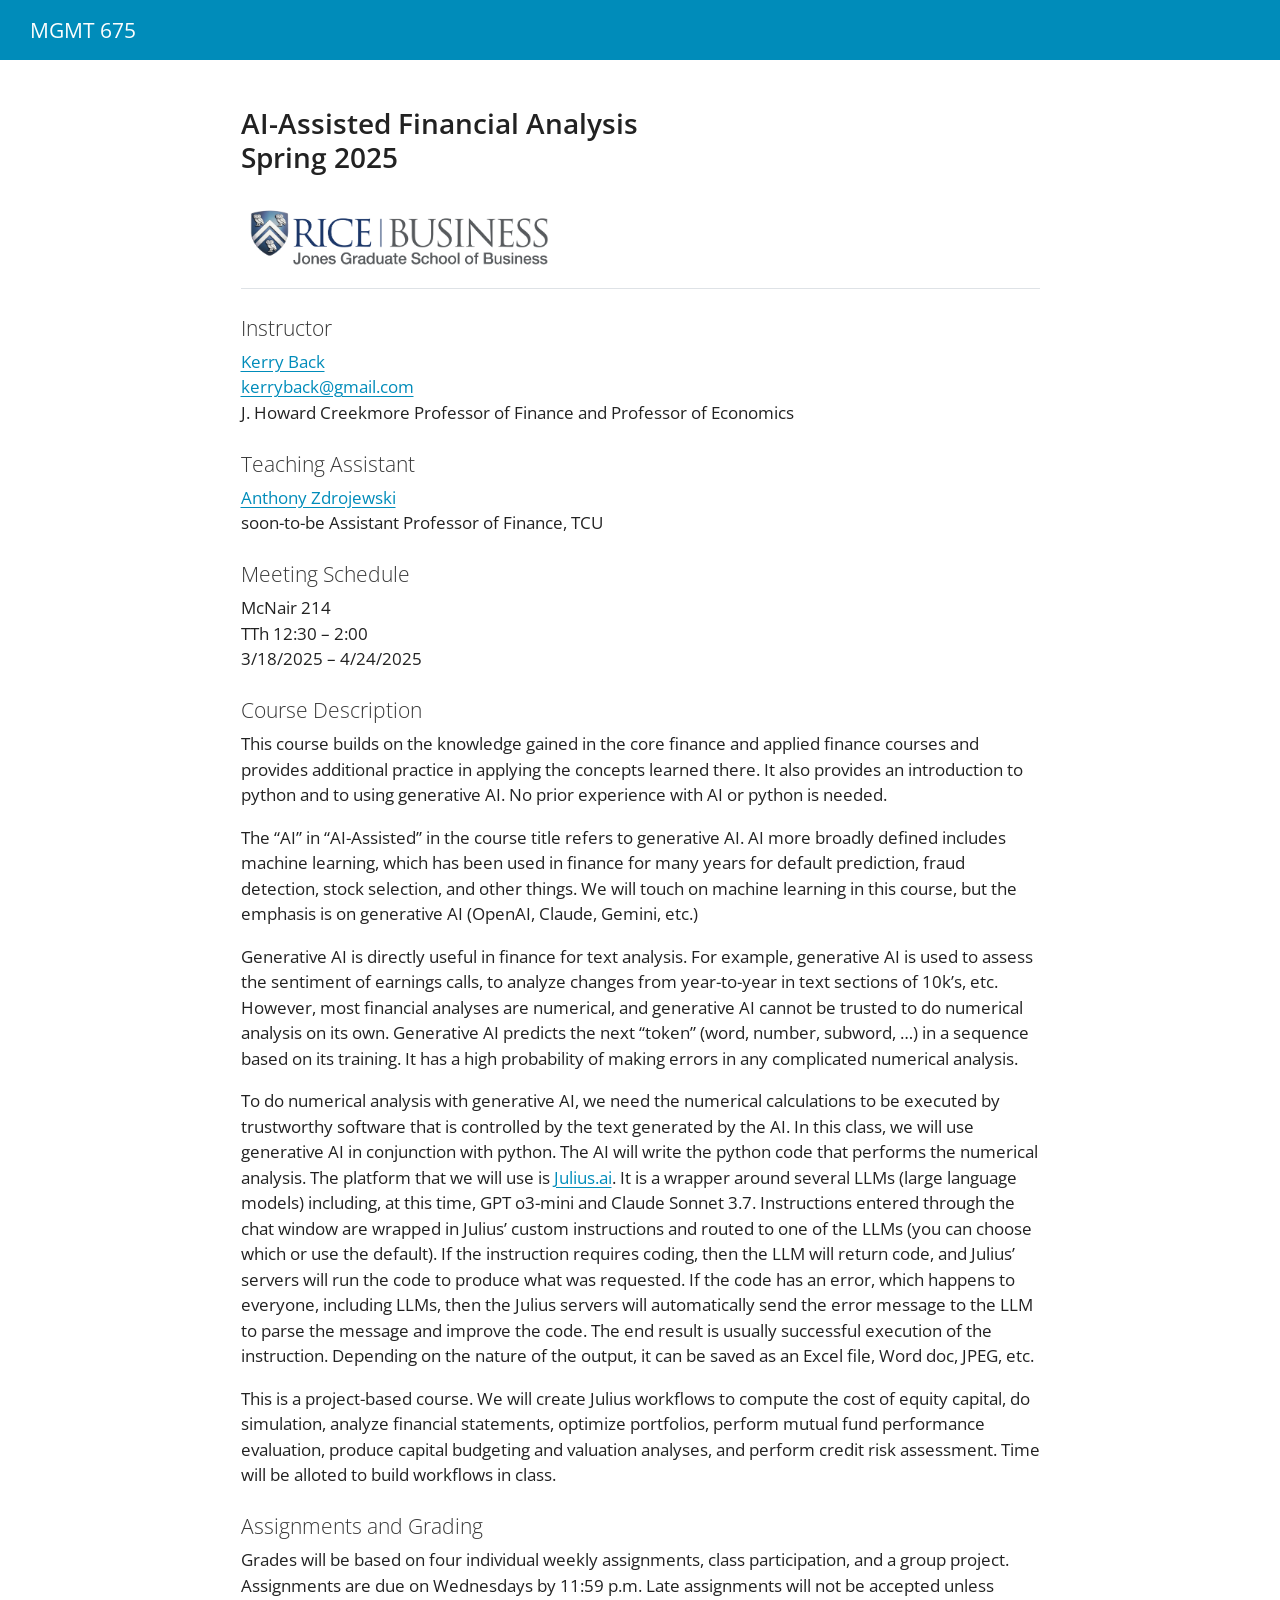
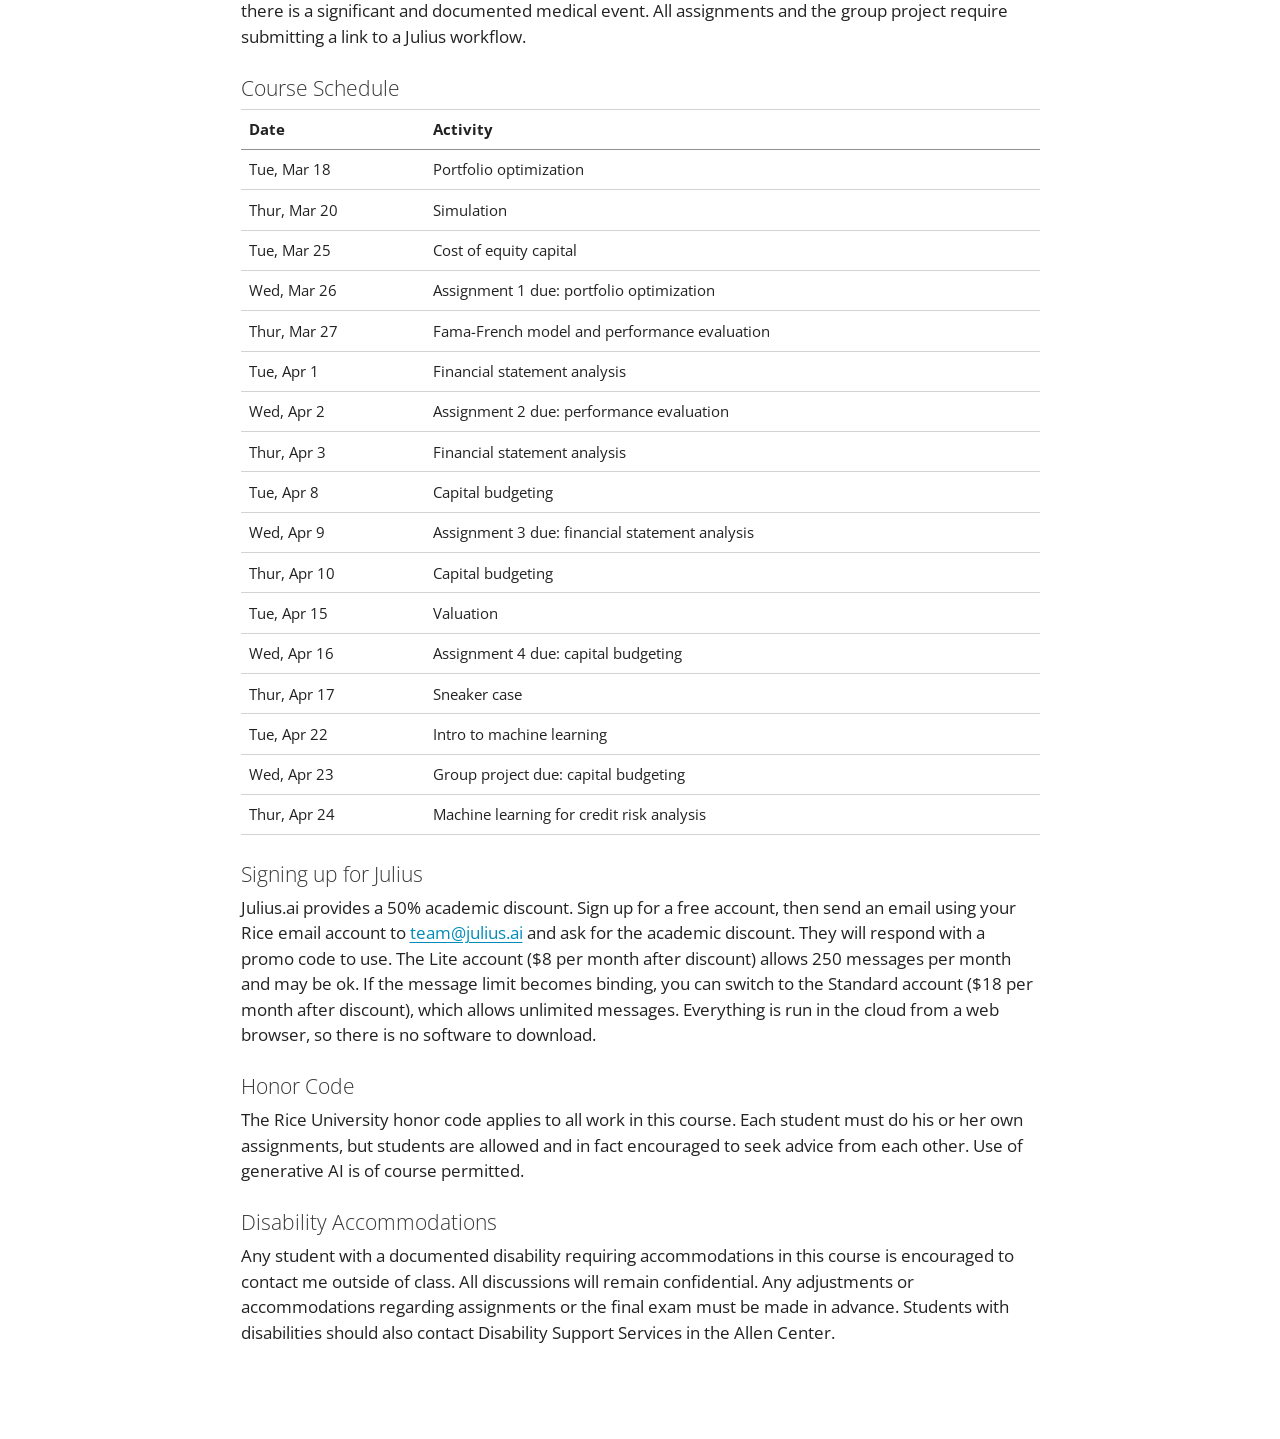
==== docs/index.html @ fadfef79 "revised syllabus" ====
<!DOCTYPE html>
<html xmlns="http://www.w3.org/1999/xhtml" lang="en" xml:lang="en"><head>

<meta charset="utf-8">
<meta name="generator" content="quarto-1.6.42">

<meta name="viewport" content="width=device-width, initial-scale=1.0, user-scalable=yes">


<title>index</title>
<style>
code{white-space: pre-wrap;}
span.smallcaps{font-variant: small-caps;}
div.columns{display: flex; gap: min(4vw, 1.5em);}
div.column{flex: auto; overflow-x: auto;}
div.hanging-indent{margin-left: 1.5em; text-indent: -1.5em;}
ul.task-list{list-style: none;}
ul.task-list li input[type="checkbox"] {
  width: 0.8em;
  margin: 0 0.8em 0.2em -1em; /* quarto-specific, see https://github.com/quarto-dev/quarto-cli/issues/4556 */ 
  vertical-align: middle;
}
</style>


<script src="site_libs/quarto-nav/quarto-nav.js"></script>
<script src="site_libs/quarto-nav/headroom.min.js"></script>
<script src="site_libs/clipboard/clipboard.min.js"></script>
<script src="site_libs/quarto-html/quarto.js"></script>
<script src="site_libs/quarto-html/popper.min.js"></script>
<script src="site_libs/quarto-html/tippy.umd.min.js"></script>
<script src="site_libs/quarto-html/anchor.min.js"></script>
<link href="site_libs/quarto-html/tippy.css" rel="stylesheet">
<link href="site_libs/quarto-html/quarto-syntax-highlighting-2f5df379a58b258e96c21c0638c20c03.css" rel="stylesheet" id="quarto-text-highlighting-styles">
<script src="site_libs/bootstrap/bootstrap.min.js"></script>
<link href="site_libs/bootstrap/bootstrap-icons.css" rel="stylesheet">
<link href="site_libs/bootstrap/bootstrap-fd053a38988e21bb3d3b0b617a2084cf.min.css" rel="stylesheet" append-hash="true" id="quarto-bootstrap" data-mode="light">
<script id="quarto-search-options" type="application/json">{
  "language": {
    "search-no-results-text": "No results",
    "search-matching-documents-text": "matching documents",
    "search-copy-link-title": "Copy link to search",
    "search-hide-matches-text": "Hide additional matches",
    "search-more-match-text": "more match in this document",
    "search-more-matches-text": "more matches in this document",
    "search-clear-button-title": "Clear",
    "search-text-placeholder": "",
    "search-detached-cancel-button-title": "Cancel",
    "search-submit-button-title": "Submit",
    "search-label": "Search"
  }
}</script>


</head>

<body class="nav-fixed fullcontent">

<div id="quarto-search-results"></div>
  <header id="quarto-header" class="headroom fixed-top">
    <nav class="navbar navbar-expand-lg " data-bs-theme="dark">
      <div class="navbar-container container-fluid">
      <div class="navbar-brand-container mx-auto">
    <a class="navbar-brand" href="./index.html">
    <span class="navbar-title">MGMT 675</span>
    </a>
  </div>
        <div class="quarto-navbar-tools tools-end">
</div>
      </div> <!-- /container-fluid -->
    </nav>
</header>
<!-- content -->
<div id="quarto-content" class="quarto-container page-columns page-rows-contents page-layout-article page-navbar">
<!-- sidebar -->
<!-- margin-sidebar -->
    
<!-- main -->
<main class="content" id="quarto-document-content"><header id="title-block-header" class="quarto-title-block"></header>




<section id="ai-assisted-financial-analysis-spring-2025" class="level2">
<h2 class="anchored" data-anchor-id="ai-assisted-financial-analysis-spring-2025">AI-Assisted Financial Analysis<br>Spring 2025<br><br><img src="images/RiceBusiness-transparent-logo-sm.png" class="img-fluid" style="width:40.0%"></h2>
<section id="instructor" class="level4">
<h4 class="anchored" data-anchor-id="instructor">Instructor</h4>
<p><a href="https://kerryback.com">Kerry Back</a><br> <a href="mailto:%20kerryback@gmail.com">kerryback@gmail.com</a><br> J. Howard Creekmore Professor of Finance and Professor of Economics</p>
</section>
<section id="teaching-assistant" class="level4">
<h4 class="anchored" data-anchor-id="teaching-assistant">Teaching Assistant</h4>
<p><a href="mailto:%20Anthony.M.Zdrojewski@rice.edu">Anthony Zdrojewski</a><br> soon-to-be Assistant Professor of Finance, TCU</p>
</section>
<section id="meeting-schedule" class="level4">
<h4 class="anchored" data-anchor-id="meeting-schedule">Meeting Schedule</h4>
<p>McNair 214<br> TTh 12:30 – 2:00<br> 3/18/2025 – 4/24/2025</p>
</section>
<section id="course-description" class="level4">
<h4 class="anchored" data-anchor-id="course-description">Course Description</h4>
<p>This course builds on the knowledge gained in the core finance and applied finance courses and provides additional practice in applying the concepts learned there. It also provides an introduction to python and to using generative AI. No prior experience with AI or python is needed.</p>
<p>The “AI” in “AI-Assisted” in the course title refers to generative AI. AI more broadly defined includes machine learning, which has been used in finance for many years for default prediction, fraud detection, stock selection, and other things. We will touch on machine learning in this course, but the emphasis is on generative AI (OpenAI, Claude, Gemini, etc.)</p>
<p>Generative AI is directly useful in finance for text analysis. For example, generative AI is used to assess the sentiment of earnings calls, to analyze changes from year-to-year in text sections of 10k’s, etc. However, most financial analyses are numerical, and generative AI cannot be trusted to do numerical analysis on its own. Generative AI predicts the next “token” (word, number, subword, …) in a sequence based on its training. It has a high probability of making errors in any complicated numerical analysis.</p>
<p>To do numerical analysis with generative AI, we need the numerical calculations to be executed by trustworthy software that is controlled by the text generated by the AI. In this class, we will use generative AI in conjunction with python. The AI will write the python code that performs the numerical analysis. The platform that we will use is <a href="https://julius.ai/">Julius.ai</a>. It is a wrapper around several LLMs (large language models) including, at this time, GPT o3-mini and Claude Sonnet 3.7. Instructions entered through the chat window are wrapped in Julius’ custom instructions and routed to one of the LLMs (you can choose which or use the default). If the instruction requires coding, then the LLM will return code, and Julius’ servers will run the code to produce what was requested. If the code has an error, which happens to everyone, including LLMs, then the Julius servers will automatically send the error message to the LLM to parse the message and improve the code. The end result is usually successful execution of the instruction. Depending on the nature of the output, it can be saved as an Excel file, Word doc, JPEG, etc.</p>
<p>This is a project-based course. We will create Julius workflows to compute the cost of equity capital, do simulation, analyze financial statements, optimize portfolios, perform mutual fund performance evaluation, produce capital budgeting and valuation analyses, and perform credit risk assessment. Time will be alloted to build workflows in class.</p>
</section>
<section id="assignments-and-grading" class="level4">
<h4 class="anchored" data-anchor-id="assignments-and-grading">Assignments and Grading</h4>
<p>Grades will be based on four individual weekly assignments, class participation, and a group project. Assignments are due on Wednesdays by 11:59 p.m. Late assignments will not be accepted unless there is a significant and documented medical event. All assignments and the group project require submitting a link to a Julius workflow.</p>
</section>
<section id="course-schedule" class="level4">
<h4 class="anchored" data-anchor-id="course-schedule">Course Schedule</h4>
<table class="caption-top table">
<thead>
<tr class="header">
<th>Date</th>
<th>Activity</th>
</tr>
</thead>
<tbody>
<tr class="odd">
<td>Tue, Mar 18</td>
<td>Portfolio optimization</td>
</tr>
<tr class="even">
<td>Thur, Mar 20</td>
<td>Simulation</td>
</tr>
<tr class="odd">
<td>Tue, Mar 25</td>
<td>Cost of equity capital</td>
</tr>
<tr class="even">
<td>Wed, Mar 26</td>
<td>Assignment 1 due: portfolio optimization</td>
</tr>
<tr class="odd">
<td>Thur, Mar 27</td>
<td>Fama-French model and performance evaluation</td>
</tr>
<tr class="even">
<td>Tue, Apr 1</td>
<td>Financial statement analysis</td>
</tr>
<tr class="odd">
<td>Wed, Apr 2</td>
<td>Assignment 2 due: performance evaluation</td>
</tr>
<tr class="even">
<td>Thur, Apr 3</td>
<td>Financial statement analysis</td>
</tr>
<tr class="odd">
<td>Tue, Apr 8</td>
<td>Capital budgeting</td>
</tr>
<tr class="even">
<td>Wed, Apr 9</td>
<td>Assignment 3 due: financial statement analysis</td>
</tr>
<tr class="odd">
<td>Thur, Apr 10</td>
<td>Capital budgeting</td>
</tr>
<tr class="even">
<td>Tue, Apr 15</td>
<td>Valuation</td>
</tr>
<tr class="odd">
<td>Wed, Apr 16</td>
<td>Assignment 4 due: capital budgeting</td>
</tr>
<tr class="even">
<td>Thur, Apr 17</td>
<td>Sneaker case</td>
</tr>
<tr class="odd">
<td>Tue, Apr 22</td>
<td>Intro to machine learning</td>
</tr>
<tr class="even">
<td>Wed, Apr 23</td>
<td>Group project due: capital budgeting</td>
</tr>
<tr class="odd">
<td>Thur, Apr 24</td>
<td>Machine learning for credit risk analysis</td>
</tr>
</tbody>
</table>
</section>
<section id="signing-up-for-julius" class="level4">
<h4 class="anchored" data-anchor-id="signing-up-for-julius">Signing up for Julius</h4>
<p>Julius.ai provides a 50% academic discount. Sign up for a free account, then send an email using your Rice email account to <a href="mailto:team@julius.ai">team@julius.ai</a> and ask for the academic discount. They will respond with a promo code to use. The Lite account ($8 per month after discount) allows 250 messages per month and may be ok. If the message limit becomes binding, you can switch to the Standard account ($18 per month after discount), which allows unlimited messages. Everything is run in the cloud from a web browser, so there is no software to download.</p>
</section>
<section id="honor-code" class="level4">
<h4 class="anchored" data-anchor-id="honor-code">Honor Code</h4>
<p>The Rice University honor code applies to all work in this course. Each student must do his or her own assignments, but students are allowed and in fact encouraged to seek advice from each other. Use of generative AI is of course permitted.</p>
</section>
<section id="disability-accommodations" class="level4">
<h4 class="anchored" data-anchor-id="disability-accommodations">Disability Accommodations</h4>
<p>Any student with a documented disability requiring accommodations in this course is encouraged to contact me outside of class. All discussions will remain confidential. Any adjustments or accommodations regarding assignments or the final exam must be made in advance. Students with disabilities should also contact Disability Support Services in the Allen Center.</p>


</section>
</section>

</main> <!-- /main -->
<script id="quarto-html-after-body" type="application/javascript">
window.document.addEventListener("DOMContentLoaded", function (event) {
  const toggleBodyColorMode = (bsSheetEl) => {
    const mode = bsSheetEl.getAttribute("data-mode");
    const bodyEl = window.document.querySelector("body");
    if (mode === "dark") {
      bodyEl.classList.add("quarto-dark");
      bodyEl.classList.remove("quarto-light");
    } else {
      bodyEl.classList.add("quarto-light");
      bodyEl.classList.remove("quarto-dark");
    }
  }
  const toggleBodyColorPrimary = () => {
    const bsSheetEl = window.document.querySelector("link#quarto-bootstrap");
    if (bsSheetEl) {
      toggleBodyColorMode(bsSheetEl);
    }
  }
  toggleBodyColorPrimary();  
  const icon = "";
  const anchorJS = new window.AnchorJS();
  anchorJS.options = {
    placement: 'right',
    icon: icon
  };
  anchorJS.add('.anchored');
  const isCodeAnnotation = (el) => {
    for (const clz of el.classList) {
      if (clz.startsWith('code-annotation-')) {                     
        return true;
      }
    }
    return false;
  }
  const onCopySuccess = function(e) {
    // button target
    const button = e.trigger;
    // don't keep focus
    button.blur();
    // flash "checked"
    button.classList.add('code-copy-button-checked');
    var currentTitle = button.getAttribute("title");
    button.setAttribute("title", "Copied!");
    let tooltip;
    if (window.bootstrap) {
      button.setAttribute("data-bs-toggle", "tooltip");
      button.setAttribute("data-bs-placement", "left");
      button.setAttribute("data-bs-title", "Copied!");
      tooltip = new bootstrap.Tooltip(button, 
        { trigger: "manual", 
          customClass: "code-copy-button-tooltip",
          offset: [0, -8]});
      tooltip.show();    
    }
    setTimeout(function() {
      if (tooltip) {
        tooltip.hide();
        button.removeAttribute("data-bs-title");
        button.removeAttribute("data-bs-toggle");
        button.removeAttribute("data-bs-placement");
      }
      button.setAttribute("title", currentTitle);
      button.classList.remove('code-copy-button-checked');
    }, 1000);
    // clear code selection
    e.clearSelection();
  }
  const getTextToCopy = function(trigger) {
      const codeEl = trigger.previousElementSibling.cloneNode(true);
      for (const childEl of codeEl.children) {
        if (isCodeAnnotation(childEl)) {
          childEl.remove();
        }
      }
      return codeEl.innerText;
  }
  const clipboard = new window.ClipboardJS('.code-copy-button:not([data-in-quarto-modal])', {
    text: getTextToCopy
  });
  clipboard.on('success', onCopySuccess);
  if (window.document.getElementById('quarto-embedded-source-code-modal')) {
    const clipboardModal = new window.ClipboardJS('.code-copy-button[data-in-quarto-modal]', {
      text: getTextToCopy,
      container: window.document.getElementById('quarto-embedded-source-code-modal')
    });
    clipboardModal.on('success', onCopySuccess);
  }
    var localhostRegex = new RegExp(/^(?:http|https):\/\/localhost\:?[0-9]*\//);
    var mailtoRegex = new RegExp(/^mailto:/);
      var filterRegex = new RegExp('/' + window.location.host + '/');
    var isInternal = (href) => {
        return filterRegex.test(href) || localhostRegex.test(href) || mailtoRegex.test(href);
    }
    // Inspect non-navigation links and adorn them if external
 	var links = window.document.querySelectorAll('a[href]:not(.nav-link):not(.navbar-brand):not(.toc-action):not(.sidebar-link):not(.sidebar-item-toggle):not(.pagination-link):not(.no-external):not([aria-hidden]):not(.dropdown-item):not(.quarto-navigation-tool):not(.about-link)');
    for (var i=0; i<links.length; i++) {
      const link = links[i];
      if (!isInternal(link.href)) {
        // undo the damage that might have been done by quarto-nav.js in the case of
        // links that we want to consider external
        if (link.dataset.originalHref !== undefined) {
          link.href = link.dataset.originalHref;
        }
          // target, if specified
          link.setAttribute("target", "_blank");
          if (link.getAttribute("rel") === null) {
            link.setAttribute("rel", "noopener");
          }
      }
    }
  function tippyHover(el, contentFn, onTriggerFn, onUntriggerFn) {
    const config = {
      allowHTML: true,
      maxWidth: 500,
      delay: 100,
      arrow: false,
      appendTo: function(el) {
          return el.parentElement;
      },
      interactive: true,
      interactiveBorder: 10,
      theme: 'quarto',
      placement: 'bottom-start',
    };
    if (contentFn) {
      config.content = contentFn;
    }
    if (onTriggerFn) {
      config.onTrigger = onTriggerFn;
    }
    if (onUntriggerFn) {
      config.onUntrigger = onUntriggerFn;
    }
    window.tippy(el, config); 
  }
  const noterefs = window.document.querySelectorAll('a[role="doc-noteref"]');
  for (var i=0; i<noterefs.length; i++) {
    const ref = noterefs[i];
    tippyHover(ref, function() {
      // use id or data attribute instead here
      let href = ref.getAttribute('data-footnote-href') || ref.getAttribute('href');
      try { href = new URL(href).hash; } catch {}
      const id = href.replace(/^#\/?/, "");
      const note = window.document.getElementById(id);
      if (note) {
        return note.innerHTML;
      } else {
        return "";
      }
    });
  }
  const xrefs = window.document.querySelectorAll('a.quarto-xref');
  const processXRef = (id, note) => {
    // Strip column container classes
    const stripColumnClz = (el) => {
      el.classList.remove("page-full", "page-columns");
      if (el.children) {
        for (const child of el.children) {
          stripColumnClz(child);
        }
      }
    }
    stripColumnClz(note)
    if (id === null || id.startsWith('sec-')) {
      // Special case sections, only their first couple elements
      const container = document.createElement("div");
      if (note.children && note.children.length > 2) {
        container.appendChild(note.children[0].cloneNode(true));
        for (let i = 1; i < note.children.length; i++) {
          const child = note.children[i];
          if (child.tagName === "P" && child.innerText === "") {
            continue;
          } else {
            container.appendChild(child.cloneNode(true));
            break;
          }
        }
        if (window.Quarto?.typesetMath) {
          window.Quarto.typesetMath(container);
        }
        return container.innerHTML
      } else {
        if (window.Quarto?.typesetMath) {
          window.Quarto.typesetMath(note);
        }
        return note.innerHTML;
      }
    } else {
      // Remove any anchor links if they are present
      const anchorLink = note.querySelector('a.anchorjs-link');
      if (anchorLink) {
        anchorLink.remove();
      }
      if (window.Quarto?.typesetMath) {
        window.Quarto.typesetMath(note);
      }
      if (note.classList.contains("callout")) {
        return note.outerHTML;
      } else {
        return note.innerHTML;
      }
    }
  }
  for (var i=0; i<xrefs.length; i++) {
    const xref = xrefs[i];
    tippyHover(xref, undefined, function(instance) {
      instance.disable();
      let url = xref.getAttribute('href');
      let hash = undefined; 
      if (url.startsWith('#')) {
        hash = url;
      } else {
        try { hash = new URL(url).hash; } catch {}
      }
      if (hash) {
        const id = hash.replace(/^#\/?/, "");
        const note = window.document.getElementById(id);
        if (note !== null) {
          try {
            const html = processXRef(id, note.cloneNode(true));
            instance.setContent(html);
          } finally {
            instance.enable();
            instance.show();
          }
        } else {
          // See if we can fetch this
          fetch(url.split('#')[0])
          .then(res => res.text())
          .then(html => {
            const parser = new DOMParser();
            const htmlDoc = parser.parseFromString(html, "text/html");
            const note = htmlDoc.getElementById(id);
            if (note !== null) {
              const html = processXRef(id, note);
              instance.setContent(html);
            } 
          }).finally(() => {
            instance.enable();
            instance.show();
          });
        }
      } else {
        // See if we can fetch a full url (with no hash to target)
        // This is a special case and we should probably do some content thinning / targeting
        fetch(url)
        .then(res => res.text())
        .then(html => {
          const parser = new DOMParser();
          const htmlDoc = parser.parseFromString(html, "text/html");
          const note = htmlDoc.querySelector('main.content');
          if (note !== null) {
            // This should only happen for chapter cross references
            // (since there is no id in the URL)
            // remove the first header
            if (note.children.length > 0 && note.children[0].tagName === "HEADER") {
              note.children[0].remove();
            }
            const html = processXRef(null, note);
            instance.setContent(html);
          } 
        }).finally(() => {
          instance.enable();
          instance.show();
        });
      }
    }, function(instance) {
    });
  }
      let selectedAnnoteEl;
      const selectorForAnnotation = ( cell, annotation) => {
        let cellAttr = 'data-code-cell="' + cell + '"';
        let lineAttr = 'data-code-annotation="' +  annotation + '"';
        const selector = 'span[' + cellAttr + '][' + lineAttr + ']';
        return selector;
      }
      const selectCodeLines = (annoteEl) => {
        const doc = window.document;
        const targetCell = annoteEl.getAttribute("data-target-cell");
        const targetAnnotation = annoteEl.getAttribute("data-target-annotation");
        const annoteSpan = window.document.querySelector(selectorForAnnotation(targetCell, targetAnnotation));
        const lines = annoteSpan.getAttribute("data-code-lines").split(",");
        const lineIds = lines.map((line) => {
          return targetCell + "-" + line;
        })
        let top = null;
        let height = null;
        let parent = null;
        if (lineIds.length > 0) {
            //compute the position of the single el (top and bottom and make a div)
            const el = window.document.getElementById(lineIds[0]);
            top = el.offsetTop;
            height = el.offsetHeight;
            parent = el.parentElement.parentElement;
          if (lineIds.length > 1) {
            const lastEl = window.document.getElementById(lineIds[lineIds.length - 1]);
            const bottom = lastEl.offsetTop + lastEl.offsetHeight;
            height = bottom - top;
          }
          if (top !== null && height !== null && parent !== null) {
            // cook up a div (if necessary) and position it 
            let div = window.document.getElementById("code-annotation-line-highlight");
            if (div === null) {
              div = window.document.createElement("div");
              div.setAttribute("id", "code-annotation-line-highlight");
              div.style.position = 'absolute';
              parent.appendChild(div);
            }
            div.style.top = top - 2 + "px";
            div.style.height = height + 4 + "px";
            div.style.left = 0;
            let gutterDiv = window.document.getElementById("code-annotation-line-highlight-gutter");
            if (gutterDiv === null) {
              gutterDiv = window.document.createElement("div");
              gutterDiv.setAttribute("id", "code-annotation-line-highlight-gutter");
              gutterDiv.style.position = 'absolute';
              const codeCell = window.document.getElementById(targetCell);
              const gutter = codeCell.querySelector('.code-annotation-gutter');
              gutter.appendChild(gutterDiv);
            }
            gutterDiv.style.top = top - 2 + "px";
            gutterDiv.style.height = height + 4 + "px";
          }
          selectedAnnoteEl = annoteEl;
        }
      };
      const unselectCodeLines = () => {
        const elementsIds = ["code-annotation-line-highlight", "code-annotation-line-highlight-gutter"];
        elementsIds.forEach((elId) => {
          const div = window.document.getElementById(elId);
          if (div) {
            div.remove();
          }
        });
        selectedAnnoteEl = undefined;
      };
        // Handle positioning of the toggle
    window.addEventListener(
      "resize",
      throttle(() => {
        elRect = undefined;
        if (selectedAnnoteEl) {
          selectCodeLines(selectedAnnoteEl);
        }
      }, 10)
    );
    function throttle(fn, ms) {
    let throttle = false;
    let timer;
      return (...args) => {
        if(!throttle) { // first call gets through
            fn.apply(this, args);
            throttle = true;
        } else { // all the others get throttled
            if(timer) clearTimeout(timer); // cancel #2
            timer = setTimeout(() => {
              fn.apply(this, args);
              timer = throttle = false;
            }, ms);
        }
      };
    }
      // Attach click handler to the DT
      const annoteDls = window.document.querySelectorAll('dt[data-target-cell]');
      for (const annoteDlNode of annoteDls) {
        annoteDlNode.addEventListener('click', (event) => {
          const clickedEl = event.target;
          if (clickedEl !== selectedAnnoteEl) {
            unselectCodeLines();
            const activeEl = window.document.querySelector('dt[data-target-cell].code-annotation-active');
            if (activeEl) {
              activeEl.classList.remove('code-annotation-active');
            }
            selectCodeLines(clickedEl);
            clickedEl.classList.add('code-annotation-active');
          } else {
            // Unselect the line
            unselectCodeLines();
            clickedEl.classList.remove('code-annotation-active');
          }
        });
      }
  const findCites = (el) => {
    const parentEl = el.parentElement;
    if (parentEl) {
      const cites = parentEl.dataset.cites;
      if (cites) {
        return {
          el,
          cites: cites.split(' ')
        };
      } else {
        return findCites(el.parentElement)
      }
    } else {
      return undefined;
    }
  };
  var bibliorefs = window.document.querySelectorAll('a[role="doc-biblioref"]');
  for (var i=0; i<bibliorefs.length; i++) {
    const ref = bibliorefs[i];
    const citeInfo = findCites(ref);
    if (citeInfo) {
      tippyHover(citeInfo.el, function() {
        var popup = window.document.createElement('div');
        citeInfo.cites.forEach(function(cite) {
          var citeDiv = window.document.createElement('div');
          citeDiv.classList.add('hanging-indent');
          citeDiv.classList.add('csl-entry');
          var biblioDiv = window.document.getElementById('ref-' + cite);
          if (biblioDiv) {
            citeDiv.innerHTML = biblioDiv.innerHTML;
          }
          popup.appendChild(citeDiv);
        });
        return popup.innerHTML;
      });
    }
  }
});
</script>
</div> <!-- /content -->




</body></html>
---- docs/site_libs/quarto-html/tippy.css ----
.tippy-box[data-animation=fade][data-state=hidden]{opacity:0}[data-tippy-root]{max-width:calc(100vw - 10px)}.tippy-box{position:relative;background-color:#333;color:#fff;border-radius:4px;font-size:14px;line-height:1.4;white-space:normal;outline:0;transition-property:transform,visibility,opacity}.tippy-box[data-placement^=top]>.tippy-arrow{bottom:0}.tippy-box[data-placement^=top]>.tippy-arrow:before{bottom:-7px;left:0;border-width:8px 8px 0;border-top-color:initial;transform-origin:center top}.tippy-box[data-placement^=bottom]>.tippy-arrow{top:0}.tippy-box[data-placement^=bottom]>.tippy-arrow:before{top:-7px;left:0;border-width:0 8px 8px;border-bottom-color:initial;transform-origin:center bottom}.tippy-box[data-placement^=left]>.tippy-arrow{right:0}.tippy-box[data-placement^=left]>.tippy-arrow:before{border-width:8px 0 8px 8px;border-left-color:initial;right:-7px;transform-origin:center left}.tippy-box[data-placement^=right]>.tippy-arrow{left:0}.tippy-box[data-placement^=right]>.tippy-arrow:before{left:-7px;border-width:8px 8px 8px 0;border-right-color:initial;transform-origin:center right}.tippy-box[data-inertia][data-state=visible]{transition-timing-function:cubic-bezier(.54,1.5,.38,1.11)}.tippy-arrow{width:16px;height:16px;color:#333}.tippy-arrow:before{content:"";position:absolute;border-color:transparent;border-style:solid}.tippy-content{position:relative;padding:5px 9px;z-index:1}
---- docs/site_libs/quarto-html/quarto-syntax-highlighting-2f5df379a58b258e96c21c0638c20c03.css ----
/* quarto syntax highlight colors */
:root {
  --quarto-hl-ot-color: #003B4F;
  --quarto-hl-at-color: #657422;
  --quarto-hl-ss-color: #20794D;
  --quarto-hl-an-color: #5E5E5E;
  --quarto-hl-fu-color: #4758AB;
  --quarto-hl-st-color: #20794D;
  --quarto-hl-cf-color: #003B4F;
  --quarto-hl-op-color: #5E5E5E;
  --quarto-hl-er-color: #AD0000;
  --quarto-hl-bn-color: #AD0000;
  --quarto-hl-al-color: #AD0000;
  --quarto-hl-va-color: #111111;
  --quarto-hl-bu-color: inherit;
  --quarto-hl-ex-color: inherit;
  --quarto-hl-pp-color: #AD0000;
  --quarto-hl-in-color: #5E5E5E;
  --quarto-hl-vs-color: #20794D;
  --quarto-hl-wa-color: #5E5E5E;
  --quarto-hl-do-color: #5E5E5E;
  --quarto-hl-im-color: #00769E;
  --quarto-hl-ch-color: #20794D;
  --quarto-hl-dt-color: #AD0000;
  --quarto-hl-fl-color: #AD0000;
  --quarto-hl-co-color: #5E5E5E;
  --quarto-hl-cv-color: #5E5E5E;
  --quarto-hl-cn-color: #8f5902;
  --quarto-hl-sc-color: #5E5E5E;
  --quarto-hl-dv-color: #AD0000;
  --quarto-hl-kw-color: #003B4F;
}

/* other quarto variables */
:root {
  --quarto-font-monospace: SFMono-Regular, Menlo, Monaco, Consolas, "Liberation Mono", "Courier New", monospace;
}

pre > code.sourceCode > span {
  color: #003B4F;
}

code span {
  color: #003B4F;
}

code.sourceCode > span {
  color: #003B4F;
}

div.sourceCode,
div.sourceCode pre.sourceCode {
  color: #003B4F;
}

code span.ot {
  color: #003B4F;
  font-style: inherit;
}

code span.at {
  color: #657422;
  font-style: inherit;
}

code span.ss {
  color: #20794D;
  font-style: inherit;
}

code span.an {
  color: #5E5E5E;
  font-style: inherit;
}

code span.fu {
  color: #4758AB;
  font-style: inherit;
}

code span.st {
  color: #20794D;
  font-style: inherit;
}

code span.cf {
  color: #003B4F;
  font-weight: bold;
  font-style: inherit;
}

code span.op {
  color: #5E5E5E;
  font-style: inherit;
}

code span.er {
  color: #AD0000;
  font-style: inherit;
}

code span.bn {
  color: #AD0000;
  font-style: inherit;
}

code span.al {
  color: #AD0000;
  font-style: inherit;
}

code span.va {
  color: #111111;
  font-style: inherit;
}

code span.bu {
  font-style: inherit;
}

code span.ex {
  font-style: inherit;
}

code span.pp {
  color: #AD0000;
  font-style: inherit;
}

code span.in {
  color: #5E5E5E;
  font-style: inherit;
}

code span.vs {
  color: #20794D;
  font-style: inherit;
}

code span.wa {
  color: #5E5E5E;
  font-style: italic;
}

code span.do {
  color: #5E5E5E;
  font-style: italic;
}

code span.im {
  color: #00769E;
  font-style: inherit;
}

code span.ch {
  color: #20794D;
  font-style: inherit;
}

code span.dt {
  color: #AD0000;
  font-style: inherit;
}

code span.fl {
  color: #AD0000;
  font-style: inherit;
}

code span.co {
  color: #5E5E5E;
  font-style: inherit;
}

code span.cv {
  color: #5E5E5E;
  font-style: italic;
}

code span.cn {
  color: #8f5902;
  font-style: inherit;
}

code span.sc {
  color: #5E5E5E;
  font-style: inherit;
}

code span.dv {
  color: #AD0000;
  font-style: inherit;
}

code span.kw {
  color: #003B4F;
  font-weight: bold;
  font-style: inherit;
}

.prevent-inlining {
  content: "</";
}

/*# sourceMappingURL=35eb38a806ee71ea6d2563be2308c832.css.map */
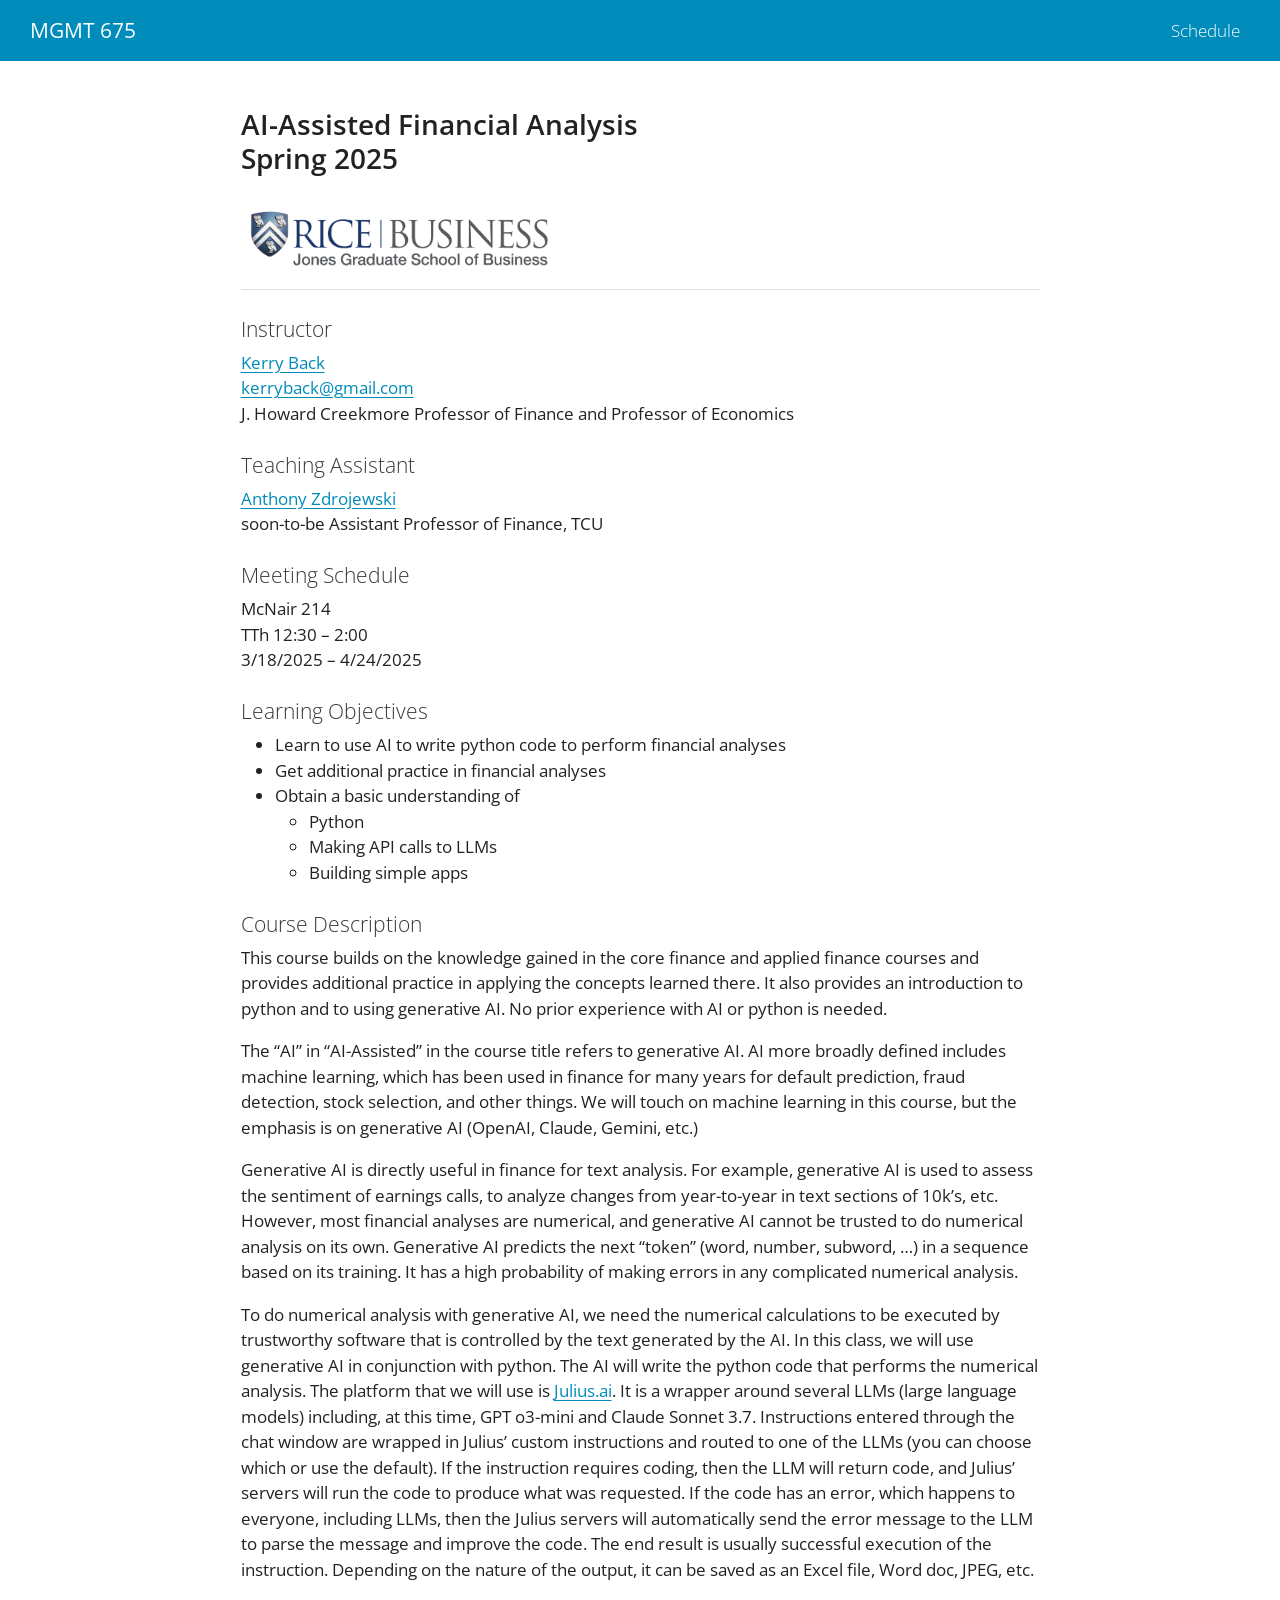
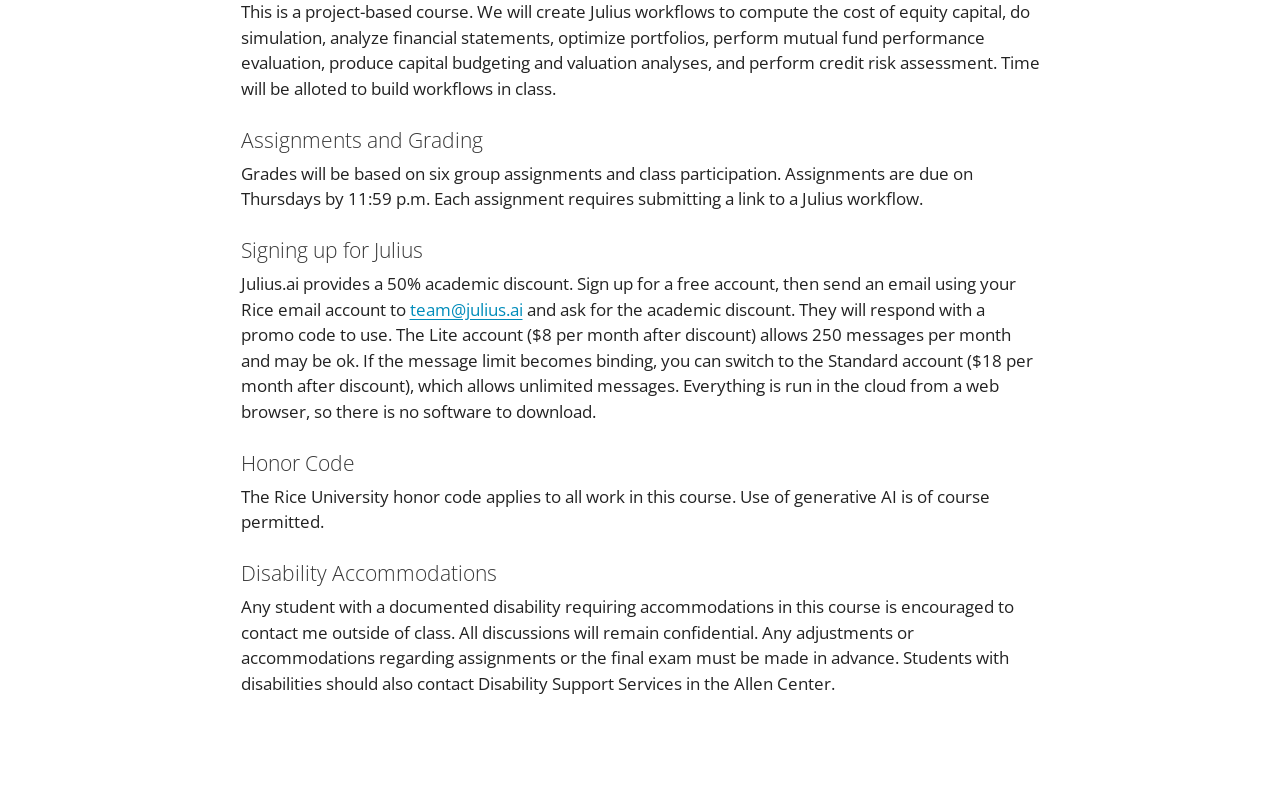
==== commit 4cc4ce49: "day 1 finished" ====
--- a/docs/index.html
+++ b/docs/index.html
@@ -65,7 +65,18 @@
     <span class="navbar-title">MGMT 675</span>
     </a>
   </div>
-        <div class="quarto-navbar-tools tools-end">
+          <button class="navbar-toggler" type="button" data-bs-toggle="collapse" data-bs-target="#navbarCollapse" aria-controls="navbarCollapse" role="menu" aria-expanded="false" aria-label="Toggle navigation" onclick="if (window.quartoToggleHeadroom) { window.quartoToggleHeadroom(); }">
+  <span class="navbar-toggler-icon"></span>
+</button>
+          <div class="collapse navbar-collapse" id="navbarCollapse">
+            <ul class="navbar-nav navbar-nav-scroll ms-auto">
+  <li class="nav-item">
+    <a class="nav-link" href="./schedule.html"> 
+<span class="menu-text">Schedule</span></a>
+  </li>  
+</ul>
+          </div> <!-- /navcollapse -->
+            <div class="quarto-navbar-tools">
 </div>
       </div> <!-- /container-fluid -->
     </nav>
@@ -95,6 +106,19 @@
 <h4 class="anchored" data-anchor-id="meeting-schedule">Meeting Schedule</h4>
 <p>McNair 214<br> TTh 12:30 – 2:00<br> 3/18/2025 – 4/24/2025</p>
 </section>
+<section id="learning-objectives" class="level4">
+<h4 class="anchored" data-anchor-id="learning-objectives">Learning Objectives</h4>
+<ul>
+<li>Learn to use AI to write python code to perform financial analyses</li>
+<li>Get additional practice in financial analyses</li>
+<li>Obtain a basic understanding of
+<ul>
+<li>Python</li>
+<li>Making API calls to LLMs</li>
+<li>Building simple apps</li>
+</ul></li>
+</ul>
+</section>
 <section id="course-description" class="level4">
 <h4 class="anchored" data-anchor-id="course-description">Course Description</h4>
 <p>This course builds on the knowledge gained in the core finance and applied finance courses and provides additional practice in applying the concepts learned there. It also provides an introduction to python and to using generative AI. No prior experience with AI or python is needed.</p>
@@ -105,88 +129,7 @@
 </section>
 <section id="assignments-and-grading" class="level4">
 <h4 class="anchored" data-anchor-id="assignments-and-grading">Assignments and Grading</h4>
-<p>Grades will be based on four individual weekly assignments, class participation, and a group project. Assignments are due on Wednesdays by 11:59 p.m. Late assignments will not be accepted unless there is a significant and documented medical event. All assignments and the group project require submitting a link to a Julius workflow.</p>
-</section>
-<section id="course-schedule" class="level4">
-<h4 class="anchored" data-anchor-id="course-schedule">Course Schedule</h4>
-<table class="caption-top table">
-<thead>
-<tr class="header">
-<th>Date</th>
-<th>Activity</th>
-</tr>
-</thead>
-<tbody>
-<tr class="odd">
-<td>Tue, Mar 18</td>
-<td>Portfolio optimization</td>
-</tr>
-<tr class="even">
-<td>Thur, Mar 20</td>
-<td>Simulation</td>
-</tr>
-<tr class="odd">
-<td>Tue, Mar 25</td>
-<td>Cost of equity capital</td>
-</tr>
-<tr class="even">
-<td>Wed, Mar 26</td>
-<td>Assignment 1 due: portfolio optimization</td>
-</tr>
-<tr class="odd">
-<td>Thur, Mar 27</td>
-<td>Fama-French model and performance evaluation</td>
-</tr>
-<tr class="even">
-<td>Tue, Apr 1</td>
-<td>Financial statement analysis</td>
-</tr>
-<tr class="odd">
-<td>Wed, Apr 2</td>
-<td>Assignment 2 due: performance evaluation</td>
-</tr>
-<tr class="even">
-<td>Thur, Apr 3</td>
-<td>Financial statement analysis</td>
-</tr>
-<tr class="odd">
-<td>Tue, Apr 8</td>
-<td>Capital budgeting</td>
-</tr>
-<tr class="even">
-<td>Wed, Apr 9</td>
-<td>Assignment 3 due: financial statement analysis</td>
-</tr>
-<tr class="odd">
-<td>Thur, Apr 10</td>
-<td>Capital budgeting</td>
-</tr>
-<tr class="even">
-<td>Tue, Apr 15</td>
-<td>Valuation</td>
-</tr>
-<tr class="odd">
-<td>Wed, Apr 16</td>
-<td>Assignment 4 due: capital budgeting</td>
-</tr>
-<tr class="even">
-<td>Thur, Apr 17</td>
-<td>Sneaker case</td>
-</tr>
-<tr class="odd">
-<td>Tue, Apr 22</td>
-<td>Intro to machine learning</td>
-</tr>
-<tr class="even">
-<td>Wed, Apr 23</td>
-<td>Group project due: capital budgeting</td>
-</tr>
-<tr class="odd">
-<td>Thur, Apr 24</td>
-<td>Machine learning for credit risk analysis</td>
-</tr>
-</tbody>
-</table>
+<p>Grades will be based on six group assignments and class participation. Assignments are due on Thursdays by 11:59 p.m. Each assignment requires submitting a link to a Julius workflow.</p>
 </section>
 <section id="signing-up-for-julius" class="level4">
 <h4 class="anchored" data-anchor-id="signing-up-for-julius">Signing up for Julius</h4>
@@ -194,7 +137,7 @@
 </section>
 <section id="honor-code" class="level4">
 <h4 class="anchored" data-anchor-id="honor-code">Honor Code</h4>
-<p>The Rice University honor code applies to all work in this course. Each student must do his or her own assignments, but students are allowed and in fact encouraged to seek advice from each other. Use of generative AI is of course permitted.</p>
+<p>The Rice University honor code applies to all work in this course. Use of generative AI is of course permitted.</p>
 </section>
 <section id="disability-accommodations" class="level4">
 <h4 class="anchored" data-anchor-id="disability-accommodations">Disability Accommodations</h4>
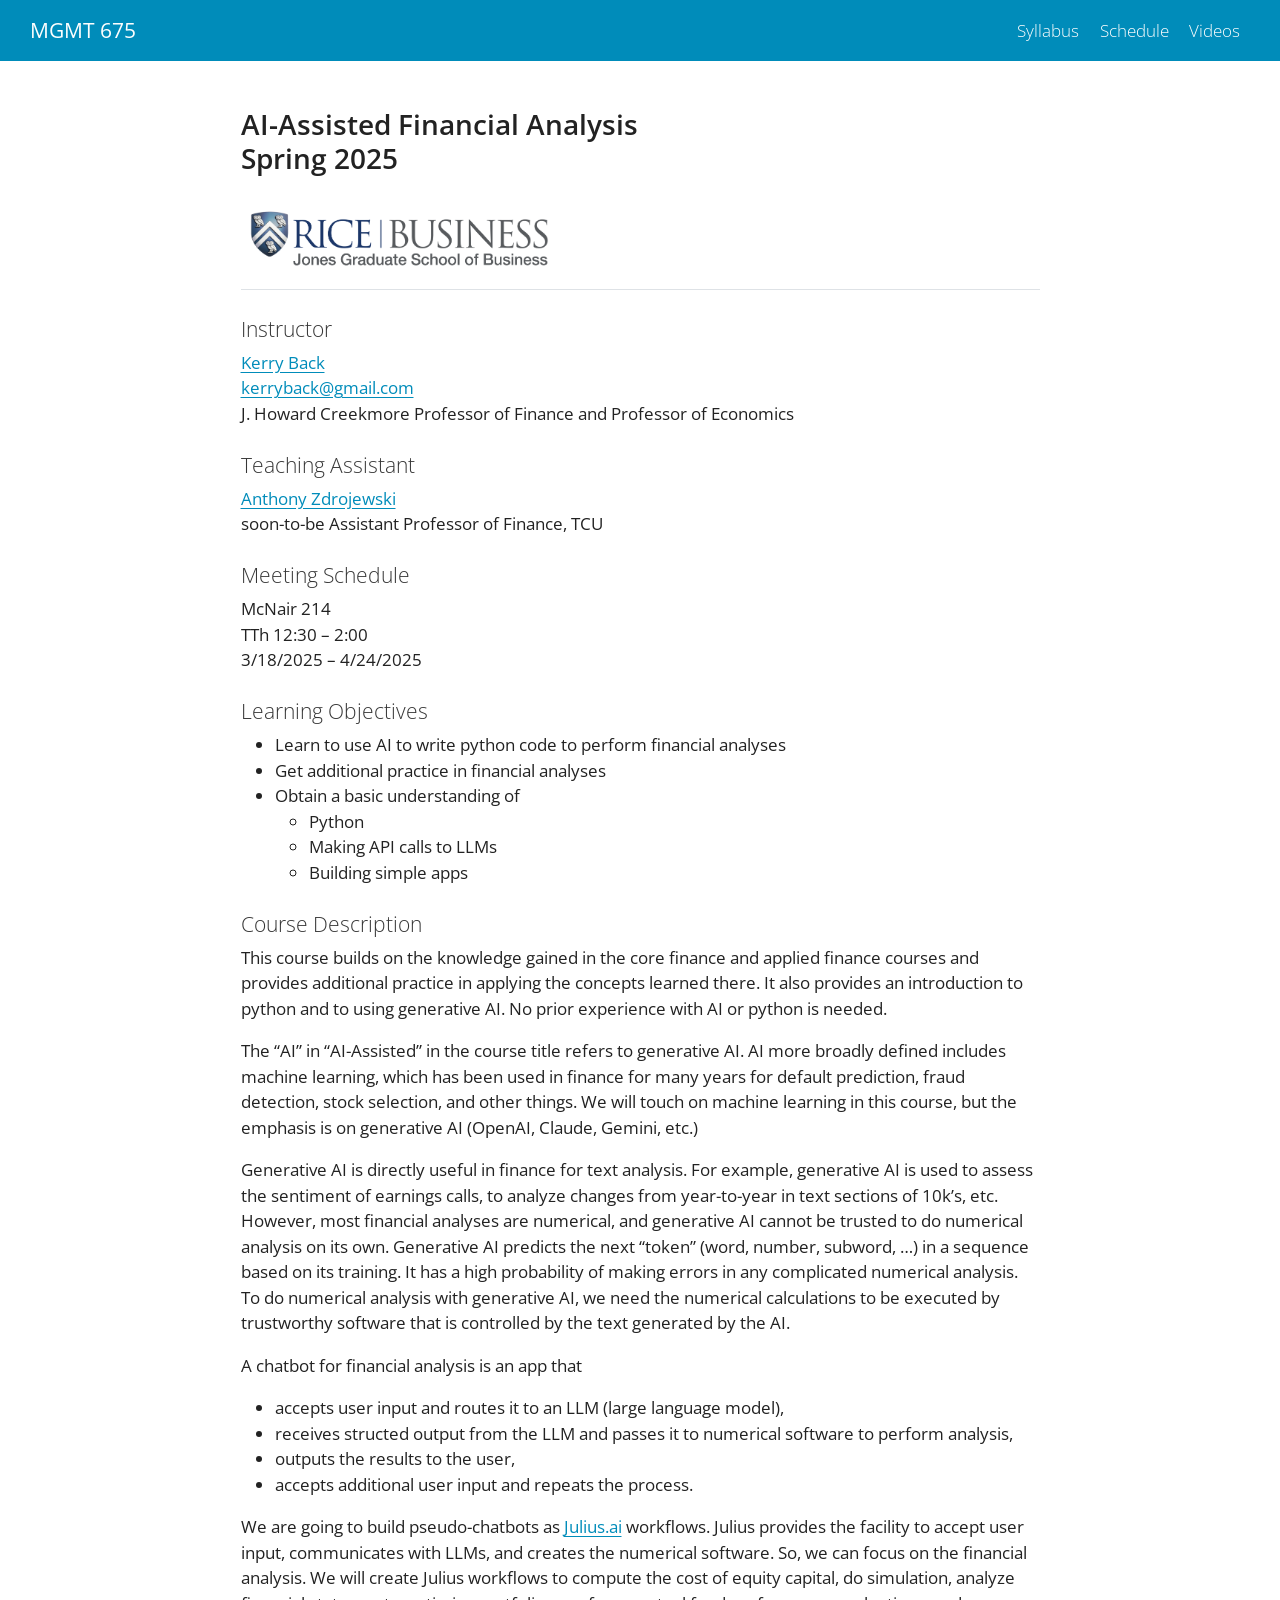
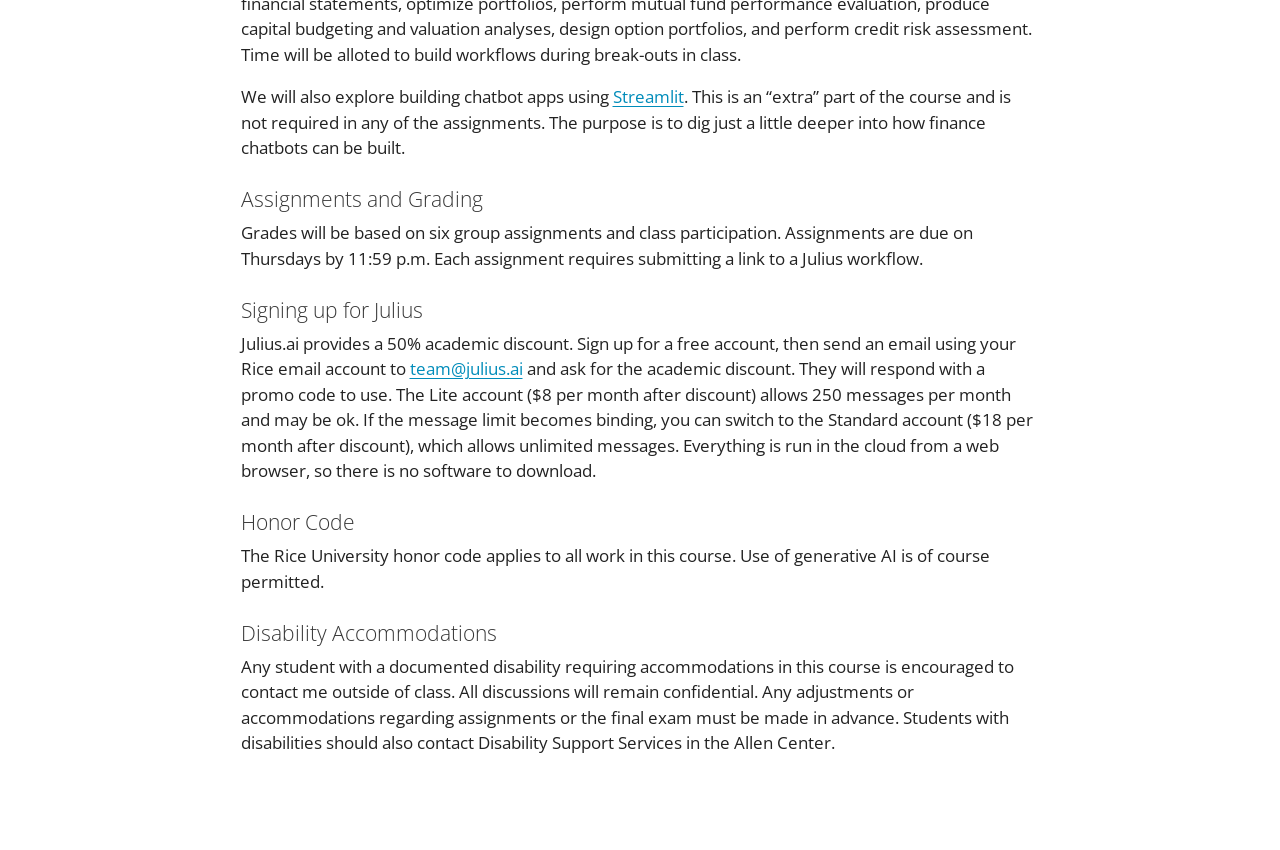
==== commit 1b698133: "revised syllabus and videos" ====
--- a/docs/index.html
+++ b/docs/index.html
@@ -71,8 +71,16 @@
           <div class="collapse navbar-collapse" id="navbarCollapse">
             <ul class="navbar-nav navbar-nav-scroll ms-auto">
   <li class="nav-item">
+    <a class="nav-link active" href="./index.html" aria-current="page"> 
+<span class="menu-text">Syllabus</span></a>
+  </li>  
+  <li class="nav-item">
     <a class="nav-link" href="./schedule.html"> 
 <span class="menu-text">Schedule</span></a>
+  </li>  
+  <li class="nav-item">
+    <a class="nav-link" href="./videos.html"> 
+<span class="menu-text">Videos</span></a>
   </li>  
 </ul>
           </div> <!-- /navcollapse -->
@@ -123,9 +131,16 @@
 <h4 class="anchored" data-anchor-id="course-description">Course Description</h4>
 <p>This course builds on the knowledge gained in the core finance and applied finance courses and provides additional practice in applying the concepts learned there. It also provides an introduction to python and to using generative AI. No prior experience with AI or python is needed.</p>
 <p>The “AI” in “AI-Assisted” in the course title refers to generative AI. AI more broadly defined includes machine learning, which has been used in finance for many years for default prediction, fraud detection, stock selection, and other things. We will touch on machine learning in this course, but the emphasis is on generative AI (OpenAI, Claude, Gemini, etc.)</p>
-<p>Generative AI is directly useful in finance for text analysis. For example, generative AI is used to assess the sentiment of earnings calls, to analyze changes from year-to-year in text sections of 10k’s, etc. However, most financial analyses are numerical, and generative AI cannot be trusted to do numerical analysis on its own. Generative AI predicts the next “token” (word, number, subword, …) in a sequence based on its training. It has a high probability of making errors in any complicated numerical analysis.</p>
-<p>To do numerical analysis with generative AI, we need the numerical calculations to be executed by trustworthy software that is controlled by the text generated by the AI. In this class, we will use generative AI in conjunction with python. The AI will write the python code that performs the numerical analysis. The platform that we will use is <a href="https://julius.ai/">Julius.ai</a>. It is a wrapper around several LLMs (large language models) including, at this time, GPT o3-mini and Claude Sonnet 3.7. Instructions entered through the chat window are wrapped in Julius’ custom instructions and routed to one of the LLMs (you can choose which or use the default). If the instruction requires coding, then the LLM will return code, and Julius’ servers will run the code to produce what was requested. If the code has an error, which happens to everyone, including LLMs, then the Julius servers will automatically send the error message to the LLM to parse the message and improve the code. The end result is usually successful execution of the instruction. Depending on the nature of the output, it can be saved as an Excel file, Word doc, JPEG, etc.</p>
-<p>This is a project-based course. We will create Julius workflows to compute the cost of equity capital, do simulation, analyze financial statements, optimize portfolios, perform mutual fund performance evaluation, produce capital budgeting and valuation analyses, and perform credit risk assessment. Time will be alloted to build workflows in class.</p>
+<p>Generative AI is directly useful in finance for text analysis. For example, generative AI is used to assess the sentiment of earnings calls, to analyze changes from year-to-year in text sections of 10k’s, etc. However, most financial analyses are numerical, and generative AI cannot be trusted to do numerical analysis on its own. Generative AI predicts the next “token” (word, number, subword, …) in a sequence based on its training. It has a high probability of making errors in any complicated numerical analysis. To do numerical analysis with generative AI, we need the numerical calculations to be executed by trustworthy software that is controlled by the text generated by the AI.</p>
+<p>A chatbot for financial analysis is an app that</p>
+<ul>
+<li>accepts user input and routes it to an LLM (large language model),</li>
+<li>receives structed output from the LLM and passes it to numerical software to perform analysis,</li>
+<li>outputs the results to the user,</li>
+<li>accepts additional user input and repeats the process.</li>
+</ul>
+<p>We are going to build pseudo-chatbots as <a href="https://julius.ai/">Julius.ai</a> workflows. Julius provides the facility to accept user input, communicates with LLMs, and creates the numerical software. So, we can focus on the financial analysis. We will create Julius workflows to compute the cost of equity capital, do simulation, analyze financial statements, optimize portfolios, perform mutual fund performance evaluation, produce capital budgeting and valuation analyses, design option portfolios, and perform credit risk assessment. Time will be alloted to build workflows during break-outs in class.</p>
+<p>We will also explore building chatbot apps using <a href="https://streamlit.io/">Streamlit</a>. This is an “extra” part of the course and is not required in any of the assignments. The purpose is to dig just a little deeper into how finance chatbots can be built.</p>
 </section>
 <section id="assignments-and-grading" class="level4">
 <h4 class="anchored" data-anchor-id="assignments-and-grading">Assignments and Grading</h4>
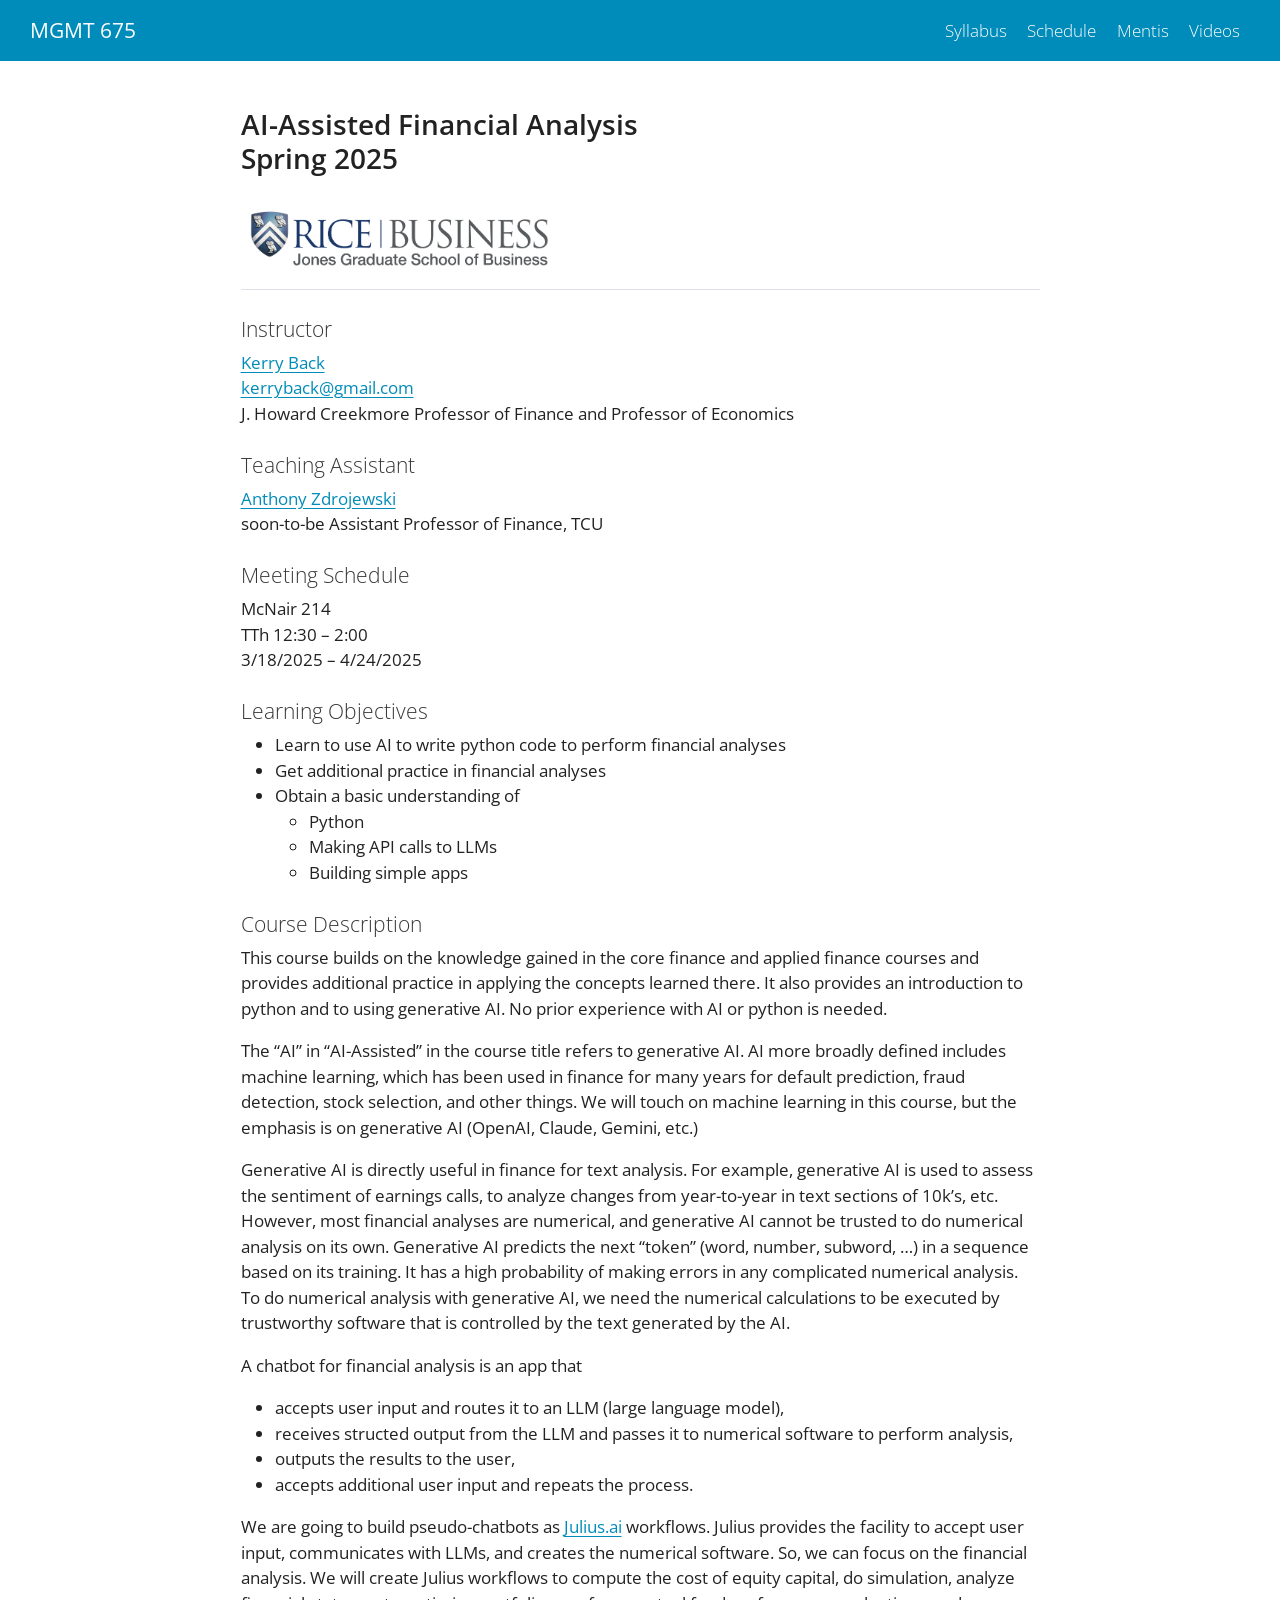
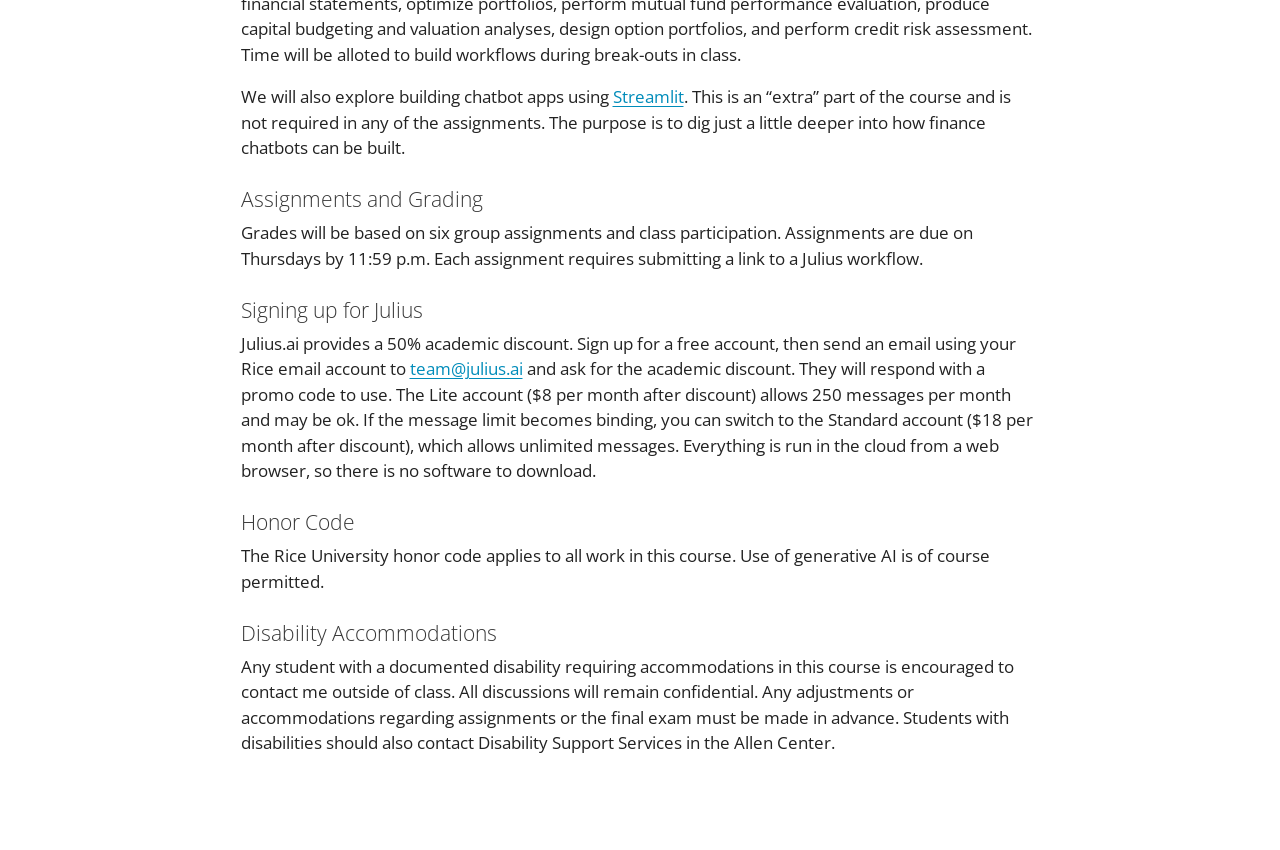
==== commit 2c597645: "videos" ====
--- a/docs/index.html
+++ b/docs/index.html
@@ -79,6 +79,10 @@
 <span class="menu-text">Schedule</span></a>
   </li>  
   <li class="nav-item">
+    <a class="nav-link" href="./mentis.html"> 
+<span class="menu-text">Mentis</span></a>
+  </li>  
+  <li class="nav-item">
     <a class="nav-link" href="./videos.html"> 
 <span class="menu-text">Videos</span></a>
   </li>  
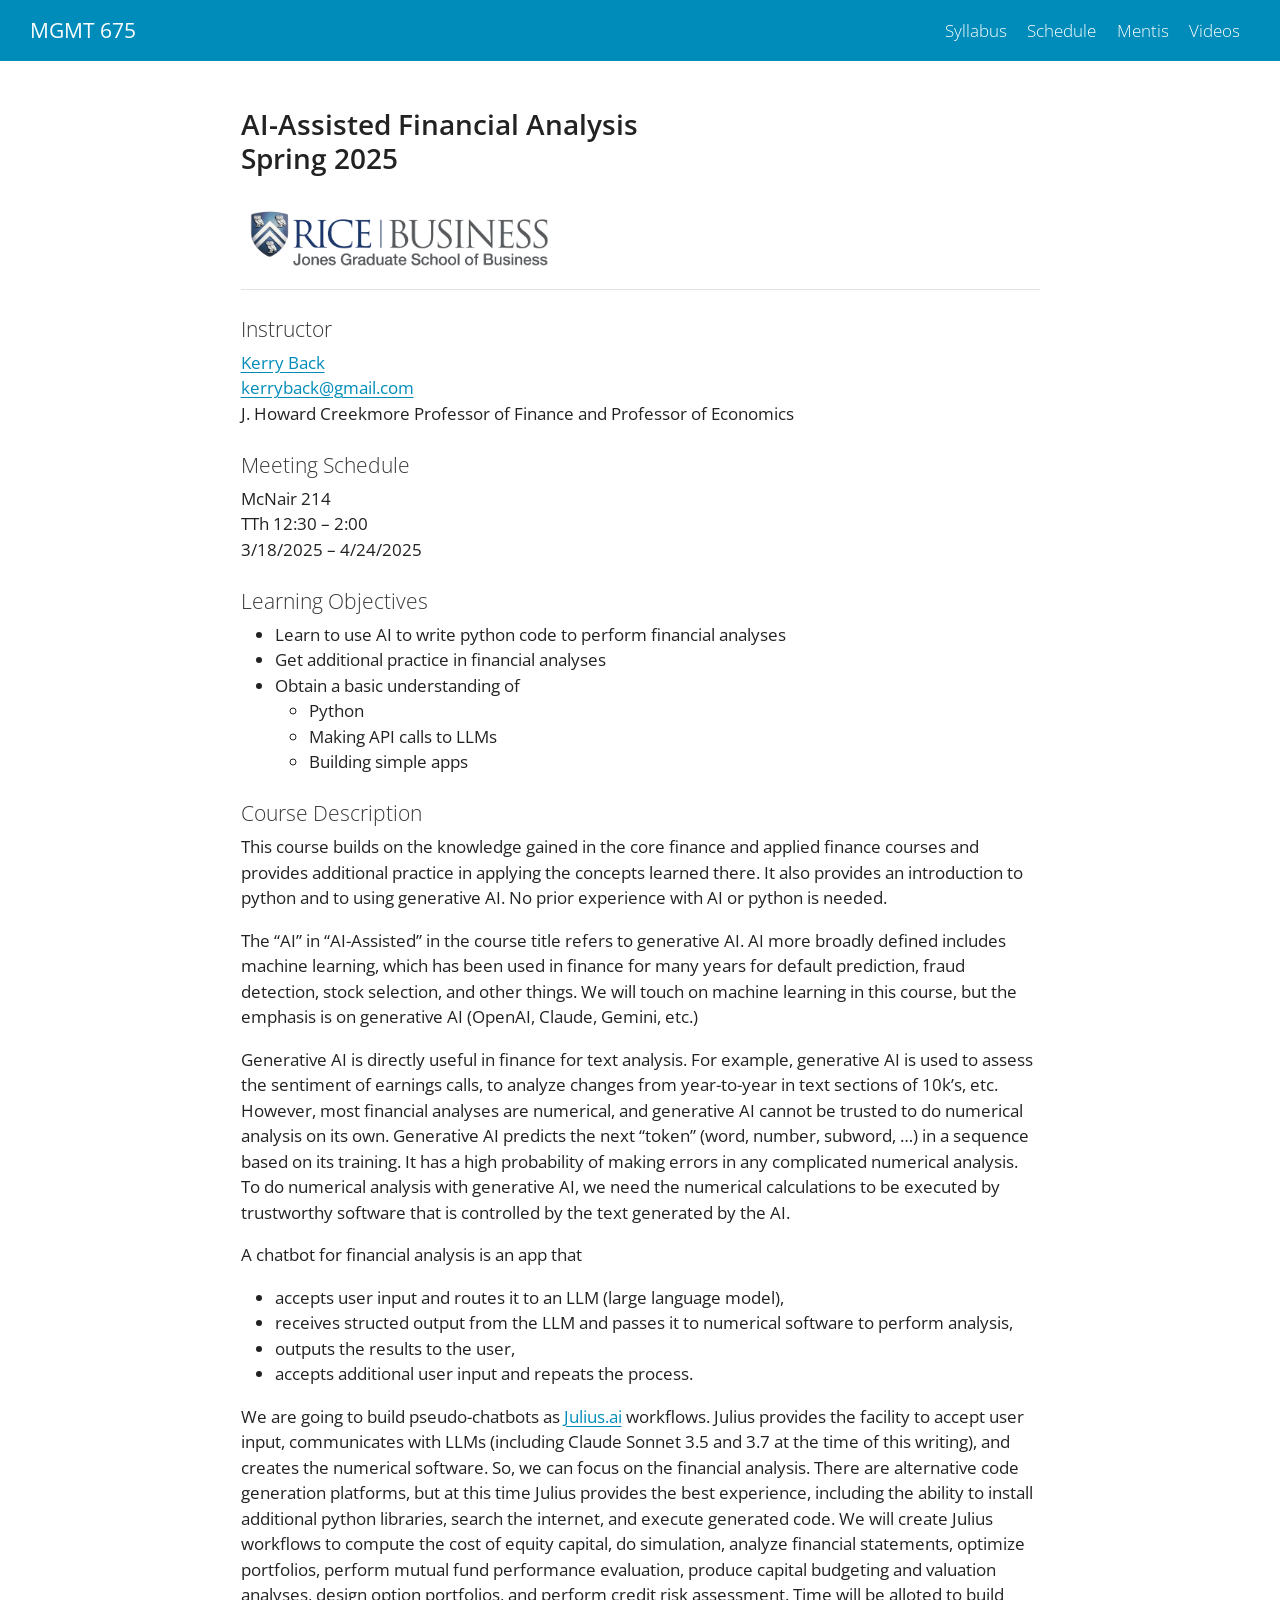
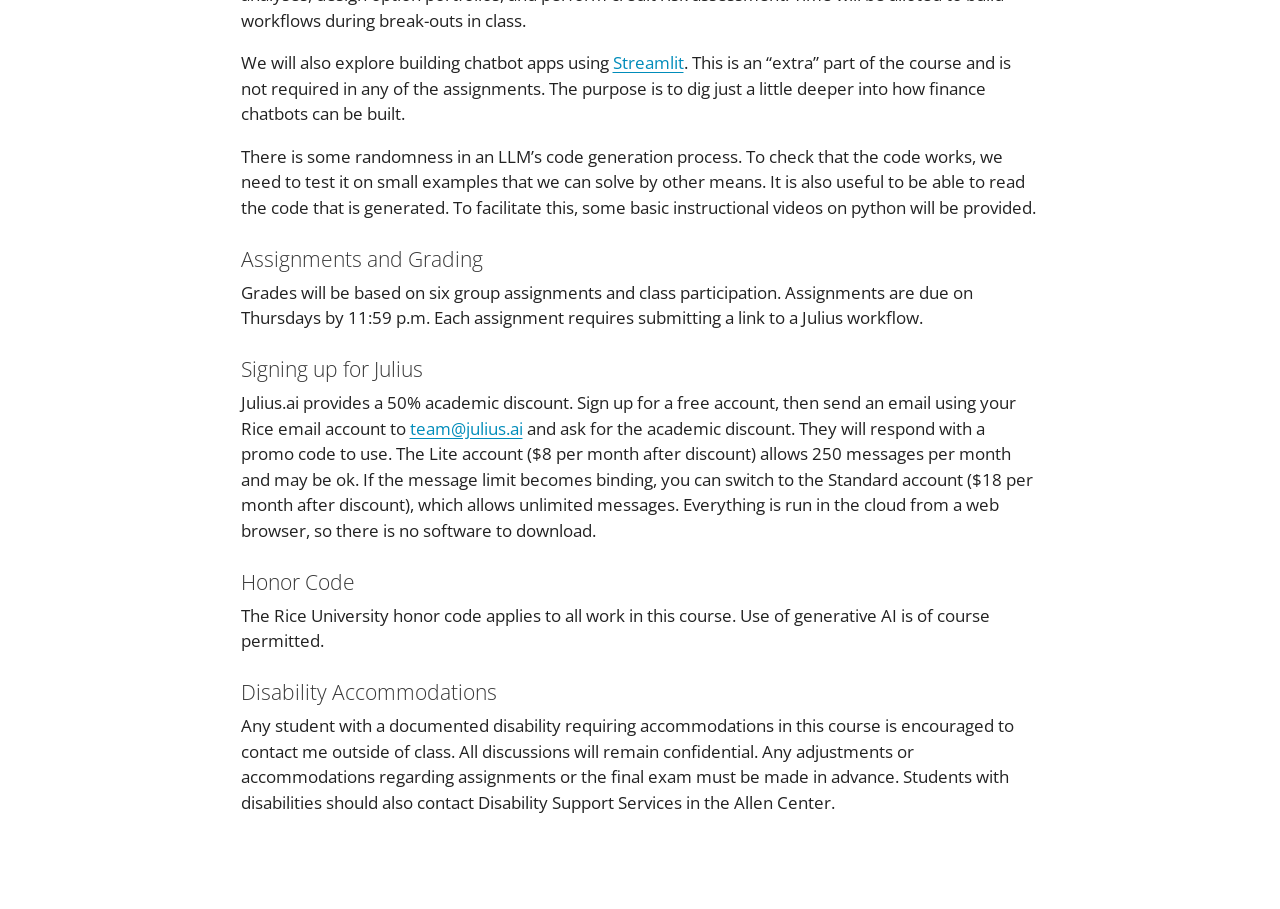
==== commit 3fca7542: "syllabus" ====
--- a/docs/index.html
+++ b/docs/index.html
@@ -110,10 +110,6 @@
 <h4 class="anchored" data-anchor-id="instructor">Instructor</h4>
 <p><a href="https://kerryback.com">Kerry Back</a><br> <a href="mailto:%20kerryback@gmail.com">kerryback@gmail.com</a><br> J. Howard Creekmore Professor of Finance and Professor of Economics</p>
 </section>
-<section id="teaching-assistant" class="level4">
-<h4 class="anchored" data-anchor-id="teaching-assistant">Teaching Assistant</h4>
-<p><a href="mailto:%20Anthony.M.Zdrojewski@rice.edu">Anthony Zdrojewski</a><br> soon-to-be Assistant Professor of Finance, TCU</p>
-</section>
 <section id="meeting-schedule" class="level4">
 <h4 class="anchored" data-anchor-id="meeting-schedule">Meeting Schedule</h4>
 <p>McNair 214<br> TTh 12:30 – 2:00<br> 3/18/2025 – 4/24/2025</p>
@@ -143,8 +139,9 @@
 <li>outputs the results to the user,</li>
 <li>accepts additional user input and repeats the process.</li>
 </ul>
-<p>We are going to build pseudo-chatbots as <a href="https://julius.ai/">Julius.ai</a> workflows. Julius provides the facility to accept user input, communicates with LLMs, and creates the numerical software. So, we can focus on the financial analysis. We will create Julius workflows to compute the cost of equity capital, do simulation, analyze financial statements, optimize portfolios, perform mutual fund performance evaluation, produce capital budgeting and valuation analyses, design option portfolios, and perform credit risk assessment. Time will be alloted to build workflows during break-outs in class.</p>
+<p>We are going to build pseudo-chatbots as <a href="https://julius.ai/">Julius.ai</a> workflows. Julius provides the facility to accept user input, communicates with LLMs (including Claude Sonnet 3.5 and 3.7 at the time of this writing), and creates the numerical software. So, we can focus on the financial analysis. There are alternative code generation platforms, but at this time Julius provides the best experience, including the ability to install additional python libraries, search the internet, and execute generated code. We will create Julius workflows to compute the cost of equity capital, do simulation, analyze financial statements, optimize portfolios, perform mutual fund performance evaluation, produce capital budgeting and valuation analyses, design option portfolios, and perform credit risk assessment. Time will be alloted to build workflows during break-outs in class.</p>
 <p>We will also explore building chatbot apps using <a href="https://streamlit.io/">Streamlit</a>. This is an “extra” part of the course and is not required in any of the assignments. The purpose is to dig just a little deeper into how finance chatbots can be built.</p>
+<p>There is some randomness in an LLM’s code generation process. To check that the code works, we need to test it on small examples that we can solve by other means. It is also useful to be able to read the code that is generated. To facilitate this, some basic instructional videos on python will be provided.</p>
 </section>
 <section id="assignments-and-grading" class="level4">
 <h4 class="anchored" data-anchor-id="assignments-and-grading">Assignments and Grading</h4>
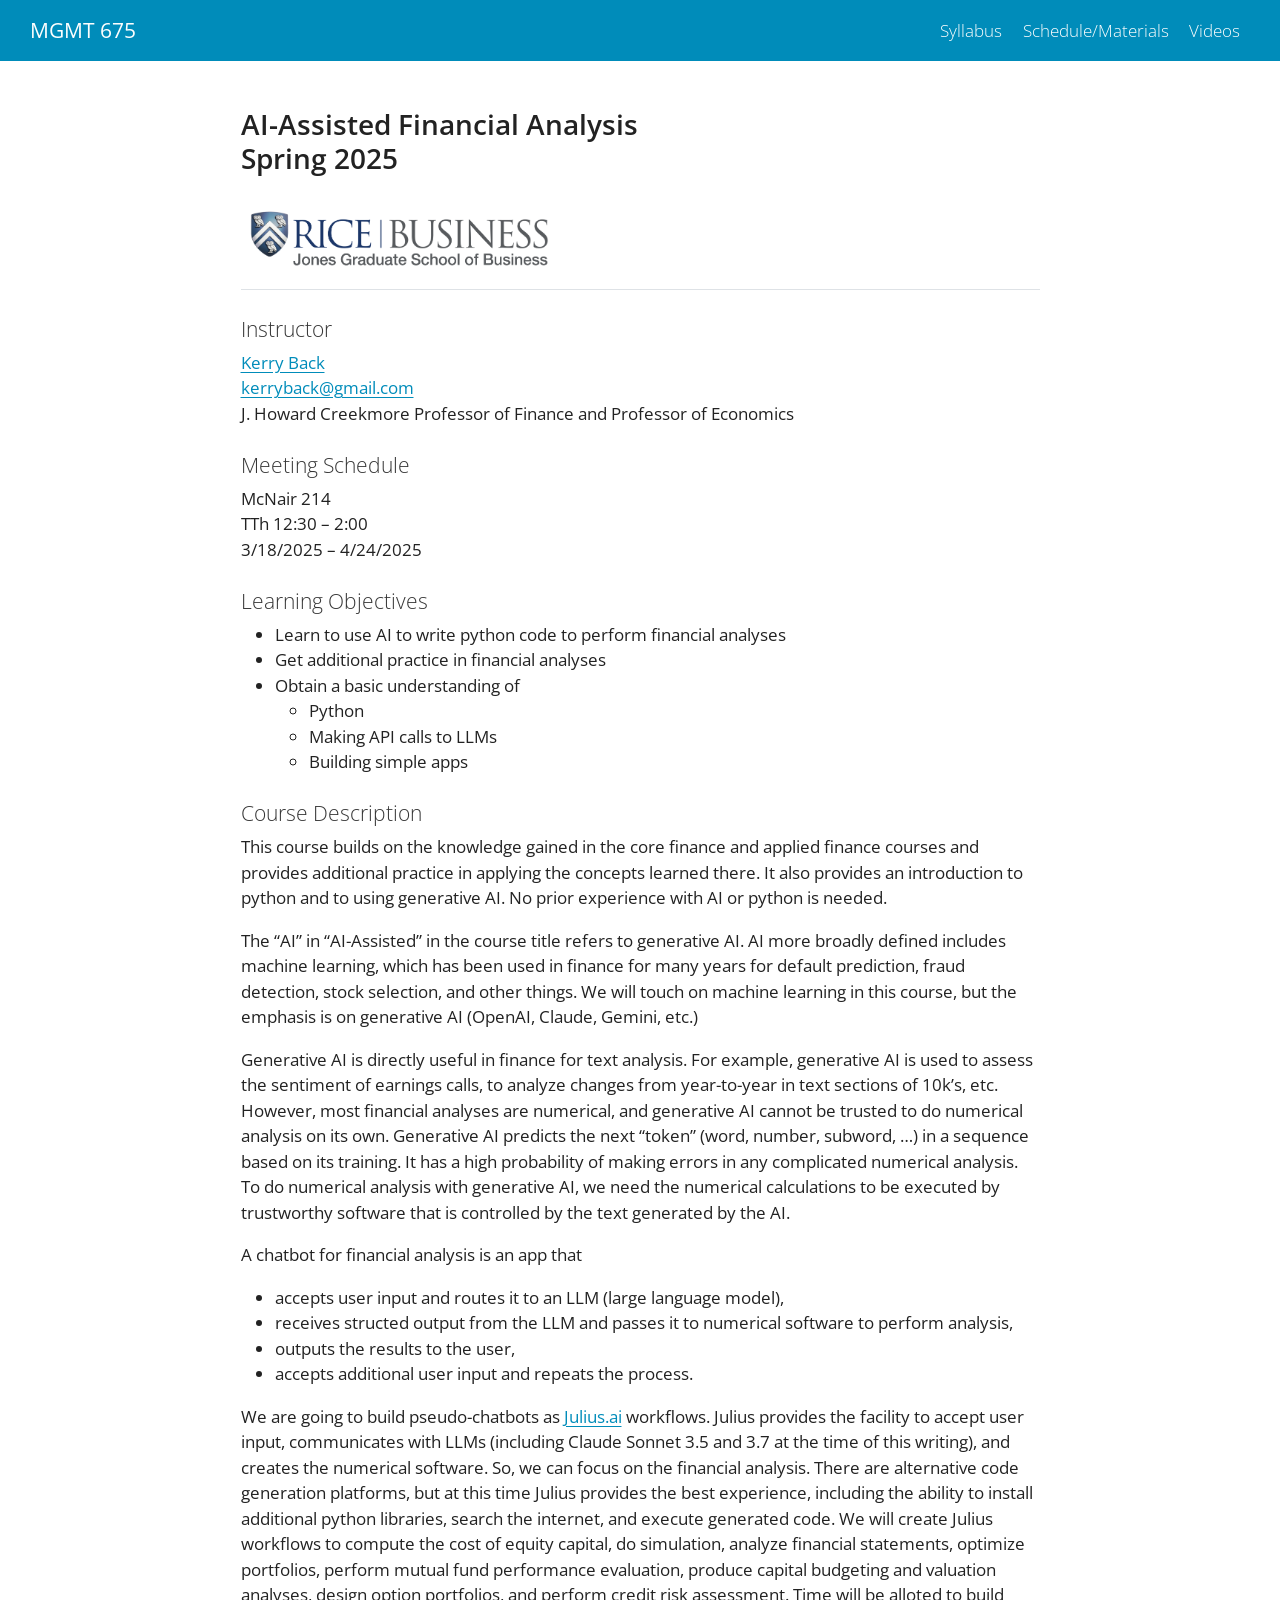
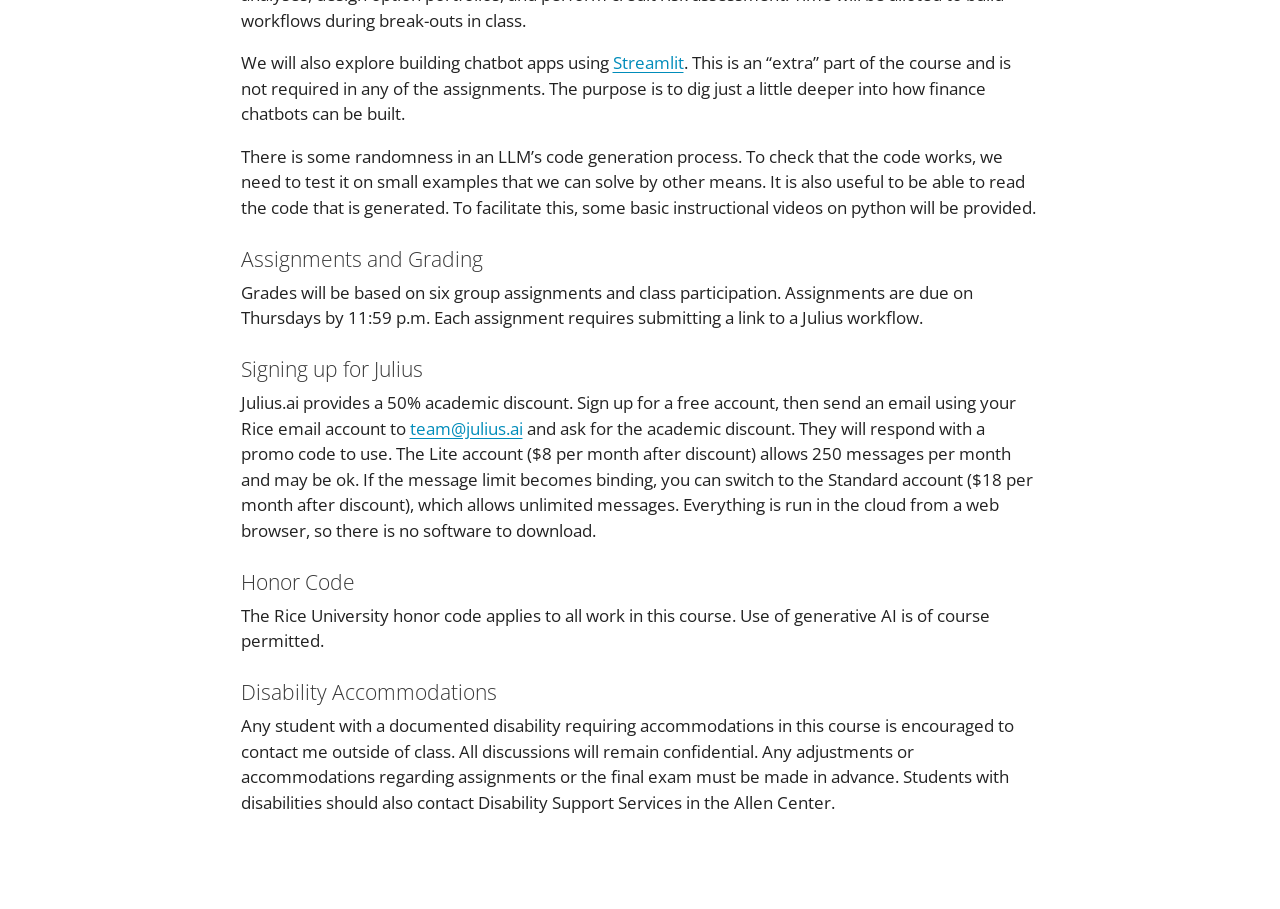
==== commit 9ea467e5: "moved menti" ====
--- a/docs/index.html
+++ b/docs/index.html
@@ -76,11 +76,7 @@
   </li>  
   <li class="nav-item">
     <a class="nav-link" href="./schedule.html"> 
-<span class="menu-text">Schedule</span></a>
-  </li>  
-  <li class="nav-item">
-    <a class="nav-link" href="./mentis.html"> 
-<span class="menu-text">Mentis</span></a>
+<span class="menu-text">Schedule/Materials</span></a>
   </li>  
   <li class="nav-item">
     <a class="nav-link" href="./videos.html"> 
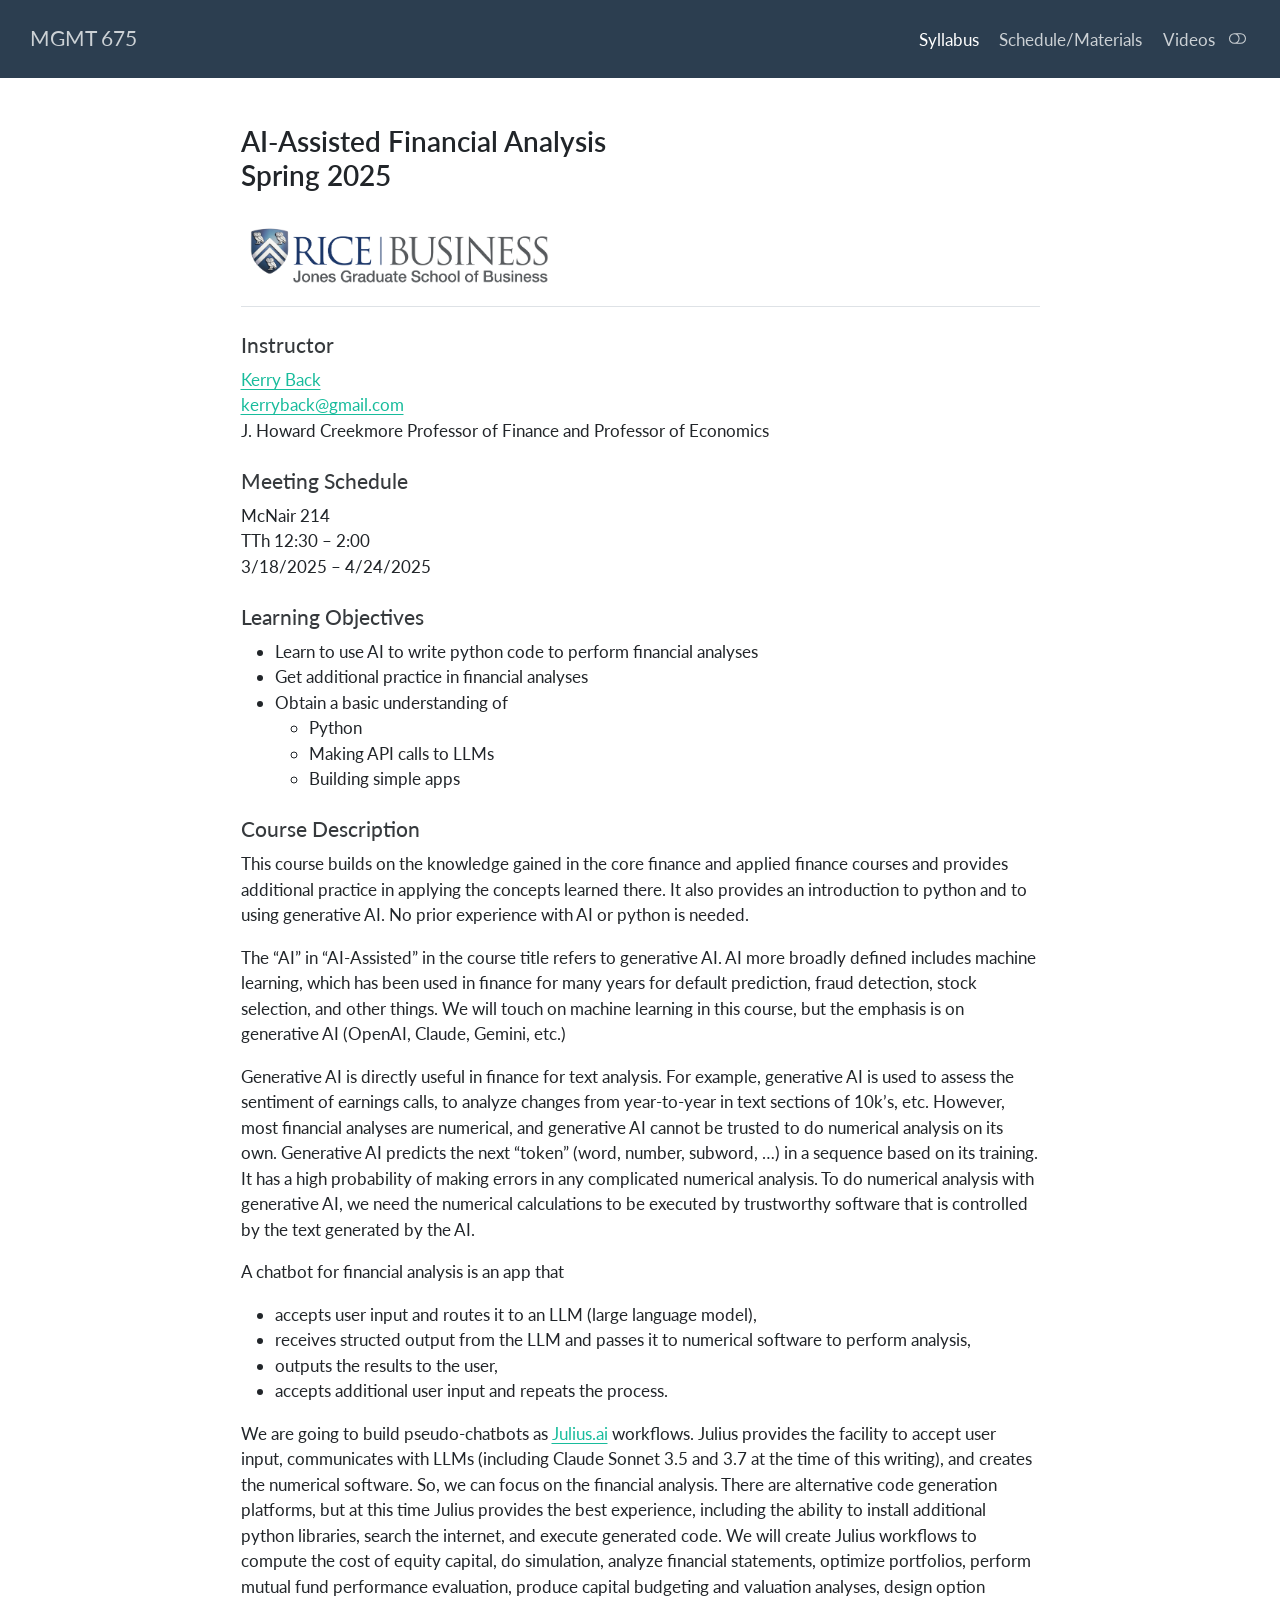
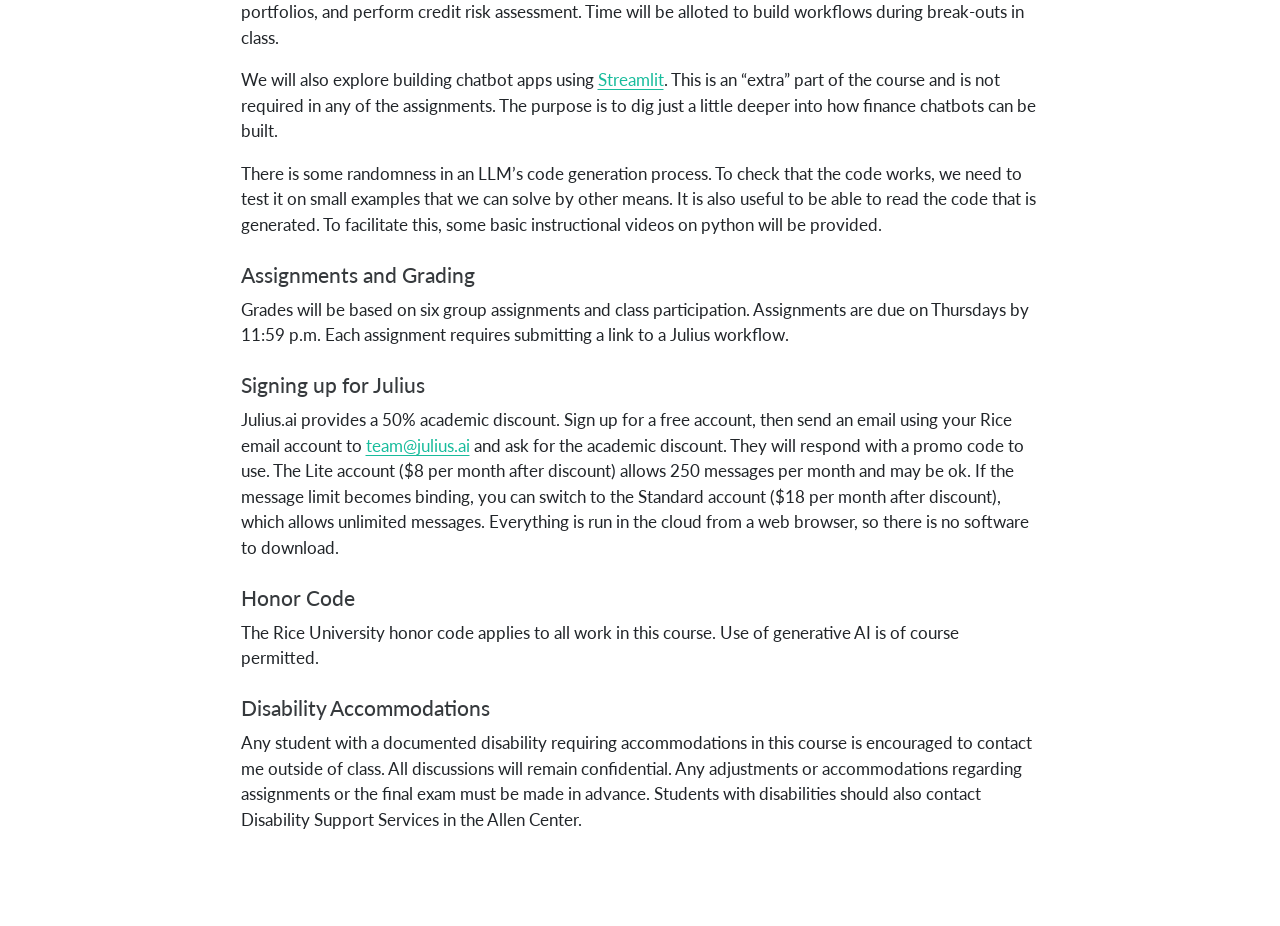
==== commit 82becf12: "dark" ====
--- a/docs/index.html
+++ b/docs/index.html
@@ -31,10 +31,12 @@
 <script src="site_libs/quarto-html/tippy.umd.min.js"></script>
 <script src="site_libs/quarto-html/anchor.min.js"></script>
 <link href="site_libs/quarto-html/tippy.css" rel="stylesheet">
-<link href="site_libs/quarto-html/quarto-syntax-highlighting-2f5df379a58b258e96c21c0638c20c03.css" rel="stylesheet" id="quarto-text-highlighting-styles">
+<link href="site_libs/quarto-html/quarto-syntax-highlighting-2f5df379a58b258e96c21c0638c20c03.css" rel="stylesheet" class="quarto-color-scheme" id="quarto-text-highlighting-styles">
+<link href="site_libs/quarto-html/quarto-syntax-highlighting-dark-b53751a350365c71b6c909e95f209ed1.css" rel="prefetch" class="quarto-color-scheme quarto-color-alternate" id="quarto-text-highlighting-styles">
 <script src="site_libs/bootstrap/bootstrap.min.js"></script>
 <link href="site_libs/bootstrap/bootstrap-icons.css" rel="stylesheet">
-<link href="site_libs/bootstrap/bootstrap-fd053a38988e21bb3d3b0b617a2084cf.min.css" rel="stylesheet" append-hash="true" id="quarto-bootstrap" data-mode="light">
+<link href="site_libs/bootstrap/bootstrap-f3c2ea88cadbcfb37ba28ffa2c97cfc1.min.css" rel="stylesheet" append-hash="true" class="quarto-color-scheme" id="quarto-bootstrap" data-mode="light">
+<link href="site_libs/bootstrap/bootstrap-dark-175319157c5a1d45805a17fae5d1b6b1.min.css" rel="prefetch" append-hash="true" class="quarto-color-scheme quarto-color-alternate" id="quarto-bootstrap" data-mode="dark">
 <script id="quarto-search-options" type="application/json">{
   "language": {
     "search-no-results-text": "No results",
@@ -85,6 +87,7 @@
 </ul>
           </div> <!-- /navcollapse -->
             <div class="quarto-navbar-tools">
+  <a href="" class="quarto-color-scheme-toggle quarto-navigation-tool  px-1" onclick="window.quartoToggleColorScheme(); return false;" title="Toggle dark mode"><i class="bi"></i></a>
 </div>
       </div> <!-- /container-fluid -->
     </nav>
@@ -180,6 +183,150 @@
     }
   }
   toggleBodyColorPrimary();  
+  const disableStylesheet = (stylesheets) => {
+    for (let i=0; i < stylesheets.length; i++) {
+      const stylesheet = stylesheets[i];
+      stylesheet.rel = 'prefetch';
+    }
+  }
+  const enableStylesheet = (stylesheets) => {
+    for (let i=0; i < stylesheets.length; i++) {
+      const stylesheet = stylesheets[i];
+      stylesheet.rel = 'stylesheet';
+    }
+  }
+  const manageTransitions = (selector, allowTransitions) => {
+    const els = window.document.querySelectorAll(selector);
+    for (let i=0; i < els.length; i++) {
+      const el = els[i];
+      if (allowTransitions) {
+        el.classList.remove('notransition');
+      } else {
+        el.classList.add('notransition');
+      }
+    }
+  }
+  const toggleGiscusIfUsed = (isAlternate, darkModeDefault) => {
+    const baseTheme = document.querySelector('#giscus-base-theme')?.value ?? 'light';
+    const alternateTheme = document.querySelector('#giscus-alt-theme')?.value ?? 'dark';
+    let newTheme = '';
+    if(darkModeDefault) {
+      newTheme = isAlternate ? baseTheme : alternateTheme;
+    } else {
+      newTheme = isAlternate ? alternateTheme : baseTheme;
+    }
+    const changeGiscusTheme = () => {
+      // From: https://github.com/giscus/giscus/issues/336
+      const sendMessage = (message) => {
+        const iframe = document.querySelector('iframe.giscus-frame');
+        if (!iframe) return;
+        iframe.contentWindow.postMessage({ giscus: message }, 'https://giscus.app');
+      }
+      sendMessage({
+        setConfig: {
+          theme: newTheme
+        }
+      });
+    }
+    const isGiscussLoaded = window.document.querySelector('iframe.giscus-frame') !== null;
+    if (isGiscussLoaded) {
+      changeGiscusTheme();
+    }
+  }
+  const toggleColorMode = (alternate) => {
+    // Switch the stylesheets
+    const alternateStylesheets = window.document.querySelectorAll('link.quarto-color-scheme.quarto-color-alternate');
+    manageTransitions('#quarto-margin-sidebar .nav-link', false);
+    if (alternate) {
+      enableStylesheet(alternateStylesheets);
+      for (const sheetNode of alternateStylesheets) {
+        if (sheetNode.id === "quarto-bootstrap") {
+          toggleBodyColorMode(sheetNode);
+        }
+      }
+    } else {
+      disableStylesheet(alternateStylesheets);
+      toggleBodyColorPrimary();
+    }
+    manageTransitions('#quarto-margin-sidebar .nav-link', true);
+    // Switch the toggles
+    const toggles = window.document.querySelectorAll('.quarto-color-scheme-toggle');
+    for (let i=0; i < toggles.length; i++) {
+      const toggle = toggles[i];
+      if (toggle) {
+        if (alternate) {
+          toggle.classList.add("alternate");     
+        } else {
+          toggle.classList.remove("alternate");
+        }
+      }
+    }
+    // Hack to workaround the fact that safari doesn't
+    // properly recolor the scrollbar when toggling (#1455)
+    if (navigator.userAgent.indexOf('Safari') > 0 && navigator.userAgent.indexOf('Chrome') == -1) {
+      manageTransitions("body", false);
+      window.scrollTo(0, 1);
+      setTimeout(() => {
+        window.scrollTo(0, 0);
+        manageTransitions("body", true);
+      }, 40);  
+    }
+  }
+  const isFileUrl = () => { 
+    return window.location.protocol === 'file:';
+  }
+  const hasAlternateSentinel = () => {  
+    let styleSentinel = getColorSchemeSentinel();
+    if (styleSentinel !== null) {
+      return styleSentinel === "alternate";
+    } else {
+      return false;
+    }
+  }
+  const setStyleSentinel = (alternate) => {
+    const value = alternate ? "alternate" : "default";
+    if (!isFileUrl()) {
+      window.localStorage.setItem("quarto-color-scheme", value);
+    } else {
+      localAlternateSentinel = value;
+    }
+  }
+  const getColorSchemeSentinel = () => {
+    if (!isFileUrl()) {
+      const storageValue = window.localStorage.getItem("quarto-color-scheme");
+      return storageValue != null ? storageValue : localAlternateSentinel;
+    } else {
+      return localAlternateSentinel;
+    }
+  }
+  const darkModeDefault = false;
+  let localAlternateSentinel = darkModeDefault ? 'alternate' : 'default';
+  // Dark / light mode switch
+  window.quartoToggleColorScheme = () => {
+    // Read the current dark / light value 
+    let toAlternate = !hasAlternateSentinel();
+    toggleColorMode(toAlternate);
+    setStyleSentinel(toAlternate);
+    toggleGiscusIfUsed(toAlternate, darkModeDefault);
+  };
+  // Ensure there is a toggle, if there isn't float one in the top right
+  if (window.document.querySelector('.quarto-color-scheme-toggle') === null) {
+    const a = window.document.createElement('a');
+    a.classList.add('top-right');
+    a.classList.add('quarto-color-scheme-toggle');
+    a.href = "";
+    a.onclick = function() { try { window.quartoToggleColorScheme(); } catch {} return false; };
+    const i = window.document.createElement("i");
+    i.classList.add('bi');
+    a.appendChild(i);
+    window.document.body.appendChild(a);
+  }
+  // Switch to dark mode if need be
+  if (hasAlternateSentinel()) {
+    toggleColorMode(true);
+  } else {
+    toggleColorMode(false);
+  }
   const icon = "";
   const anchorJS = new window.AnchorJS();
   anchorJS.options = {
--- a/docs/site_libs/quarto-html/quarto-syntax-highlighting-dark-b53751a350365c71b6c909e95f209ed1.css
+++ b/docs/site_libs/quarto-html/quarto-syntax-highlighting-dark-b53751a350365c71b6c909e95f209ed1.css
@@ -0,0 +1,189 @@
+/* quarto syntax highlight colors */
+:root {
+  --quarto-hl-al-color: #f07178;
+  --quarto-hl-an-color: #d4d0ab;
+  --quarto-hl-at-color: #00e0e0;
+  --quarto-hl-bn-color: #d4d0ab;
+  --quarto-hl-bu-color: #abe338;
+  --quarto-hl-ch-color: #abe338;
+  --quarto-hl-co-color: #f8f8f2;
+  --quarto-hl-cv-color: #ffd700;
+  --quarto-hl-cn-color: #ffd700;
+  --quarto-hl-cf-color: #ffa07a;
+  --quarto-hl-dt-color: #ffa07a;
+  --quarto-hl-dv-color: #d4d0ab;
+  --quarto-hl-do-color: #f8f8f2;
+  --quarto-hl-er-color: #f07178;
+  --quarto-hl-ex-color: #00e0e0;
+  --quarto-hl-fl-color: #d4d0ab;
+  --quarto-hl-fu-color: #ffa07a;
+  --quarto-hl-im-color: #abe338;
+  --quarto-hl-in-color: #d4d0ab;
+  --quarto-hl-kw-color: #ffa07a;
+  --quarto-hl-op-color: #ffa07a;
+  --quarto-hl-ot-color: #00e0e0;
+  --quarto-hl-pp-color: #dcc6e0;
+  --quarto-hl-re-color: #00e0e0;
+  --quarto-hl-sc-color: #abe338;
+  --quarto-hl-ss-color: #abe338;
+  --quarto-hl-st-color: #abe338;
+  --quarto-hl-va-color: #00e0e0;
+  --quarto-hl-vs-color: #abe338;
+  --quarto-hl-wa-color: #dcc6e0;
+}
+
+/* other quarto variables */
+:root {
+  --quarto-font-monospace: SFMono-Regular, Menlo, Monaco, Consolas, "Liberation Mono", "Courier New", monospace;
+}
+
+code span.al {
+  background-color: #2a0f15;
+  font-weight: bold;
+  color: #f07178;
+}
+
+code span.an {
+  color: #d4d0ab;
+}
+
+code span.at {
+  color: #00e0e0;
+}
+
+code span.bn {
+  color: #d4d0ab;
+}
+
+code span.bu {
+  color: #abe338;
+}
+
+code span.ch {
+  color: #abe338;
+}
+
+code span.co {
+  font-style: italic;
+  color: #f8f8f2;
+}
+
+code span.cv {
+  color: #ffd700;
+}
+
+code span.cn {
+  color: #ffd700;
+}
+
+code span.cf {
+  font-weight: bold;
+  color: #ffa07a;
+}
+
+code span.dt {
+  color: #ffa07a;
+}
+
+code span.dv {
+  color: #d4d0ab;
+}
+
+code span.do {
+  color: #f8f8f2;
+}
+
+code span.er {
+  color: #f07178;
+  text-decoration: underline;
+}
+
+code span.ex {
+  font-weight: bold;
+  color: #00e0e0;
+}
+
+code span.fl {
+  color: #d4d0ab;
+}
+
+code span.fu {
+  color: #ffa07a;
+}
+
+code span.im {
+  color: #abe338;
+}
+
+code span.in {
+  color: #d4d0ab;
+}
+
+code span.kw {
+  font-weight: bold;
+  color: #ffa07a;
+}
+
+pre > code.sourceCode > span {
+  color: #f8f8f2;
+}
+
+code span {
+  color: #f8f8f2;
+}
+
+code.sourceCode > span {
+  color: #f8f8f2;
+}
+
+div.sourceCode,
+div.sourceCode pre.sourceCode {
+  color: #f8f8f2;
+}
+
+code span.op {
+  color: #ffa07a;
+}
+
+code span.ot {
+  color: #00e0e0;
+}
+
+code span.pp {
+  color: #dcc6e0;
+}
+
+code span.re {
+  background-color: #f8f8f2;
+  color: #00e0e0;
+}
+
+code span.sc {
+  color: #abe338;
+}
+
+code span.ss {
+  color: #abe338;
+}
+
+code span.st {
+  color: #abe338;
+}
+
+code span.va {
+  color: #00e0e0;
+}
+
+code span.vs {
+  color: #abe338;
+}
+
+code span.wa {
+  color: #dcc6e0;
+}
+
+.prevent-inlining {
+  content: "</";
+}
+
+/*# sourceMappingURL=ef095d06243fb944689b9469f3a5590a.css.map */
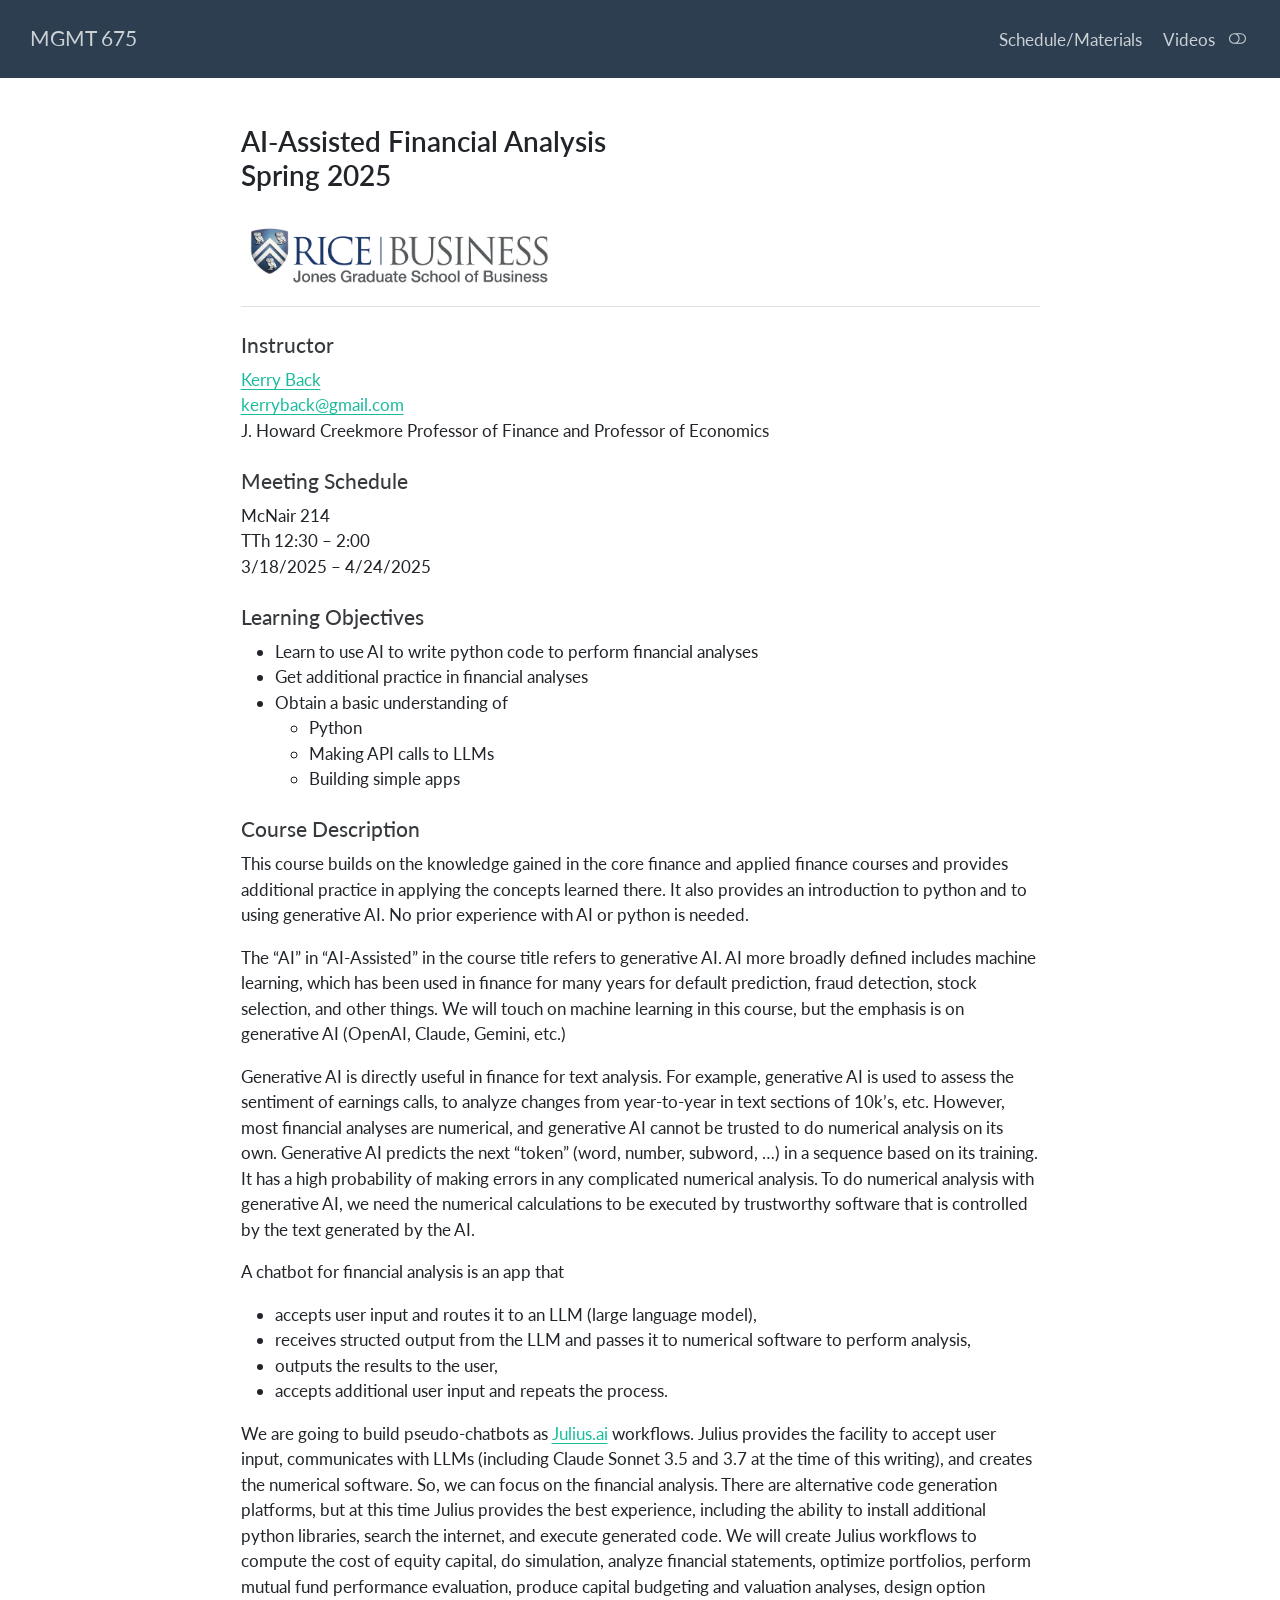
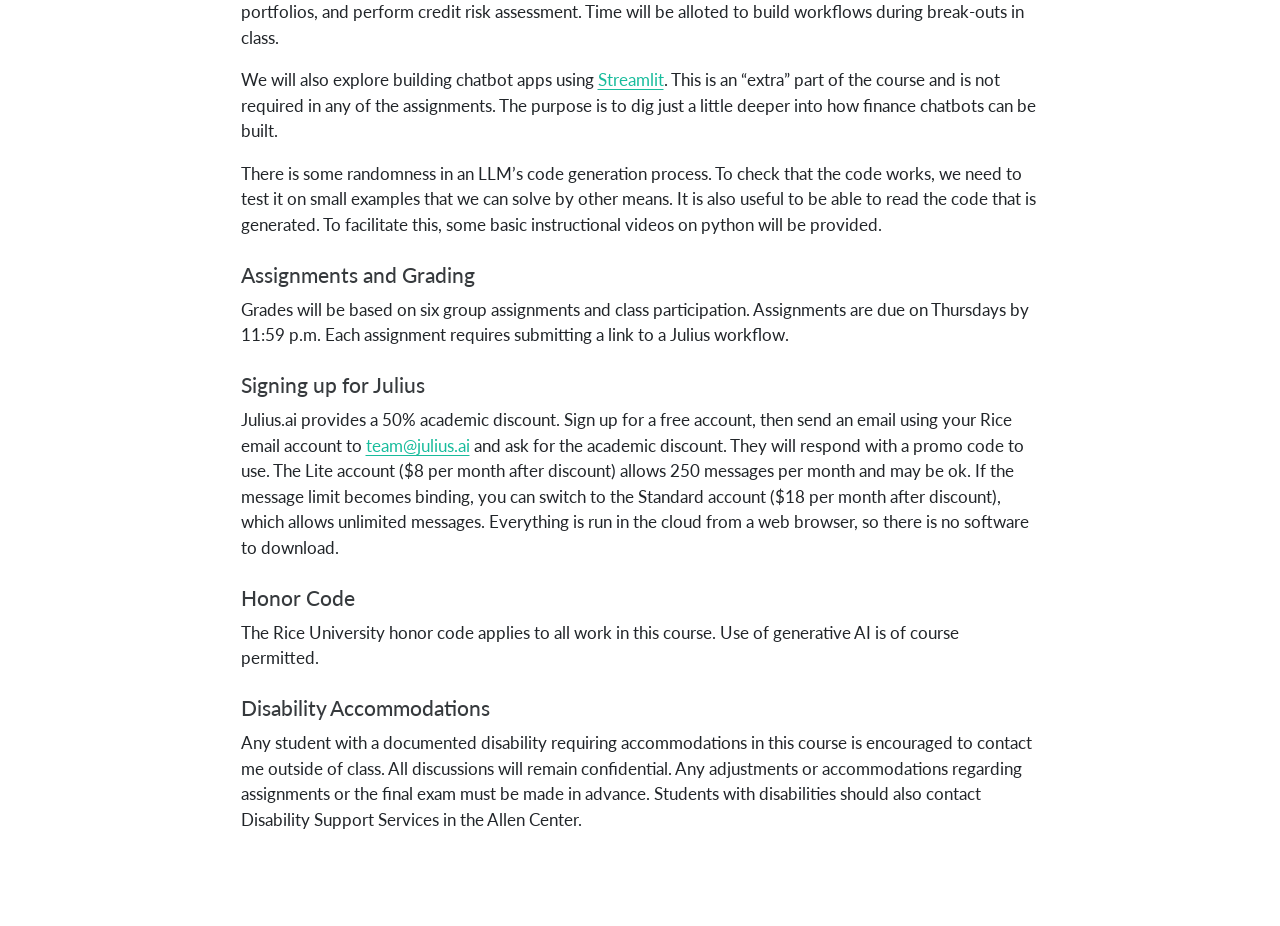
==== commit ec684110: "dark" ====
--- a/docs/index.html
+++ b/docs/index.html
@@ -72,10 +72,6 @@
 </button>
           <div class="collapse navbar-collapse" id="navbarCollapse">
             <ul class="navbar-nav navbar-nav-scroll ms-auto">
-  <li class="nav-item">
-    <a class="nav-link active" href="./index.html" aria-current="page"> 
-<span class="menu-text">Syllabus</span></a>
-  </li>  
   <li class="nav-item">
     <a class="nav-link" href="./schedule.html"> 
 <span class="menu-text">Schedule/Materials</span></a>
